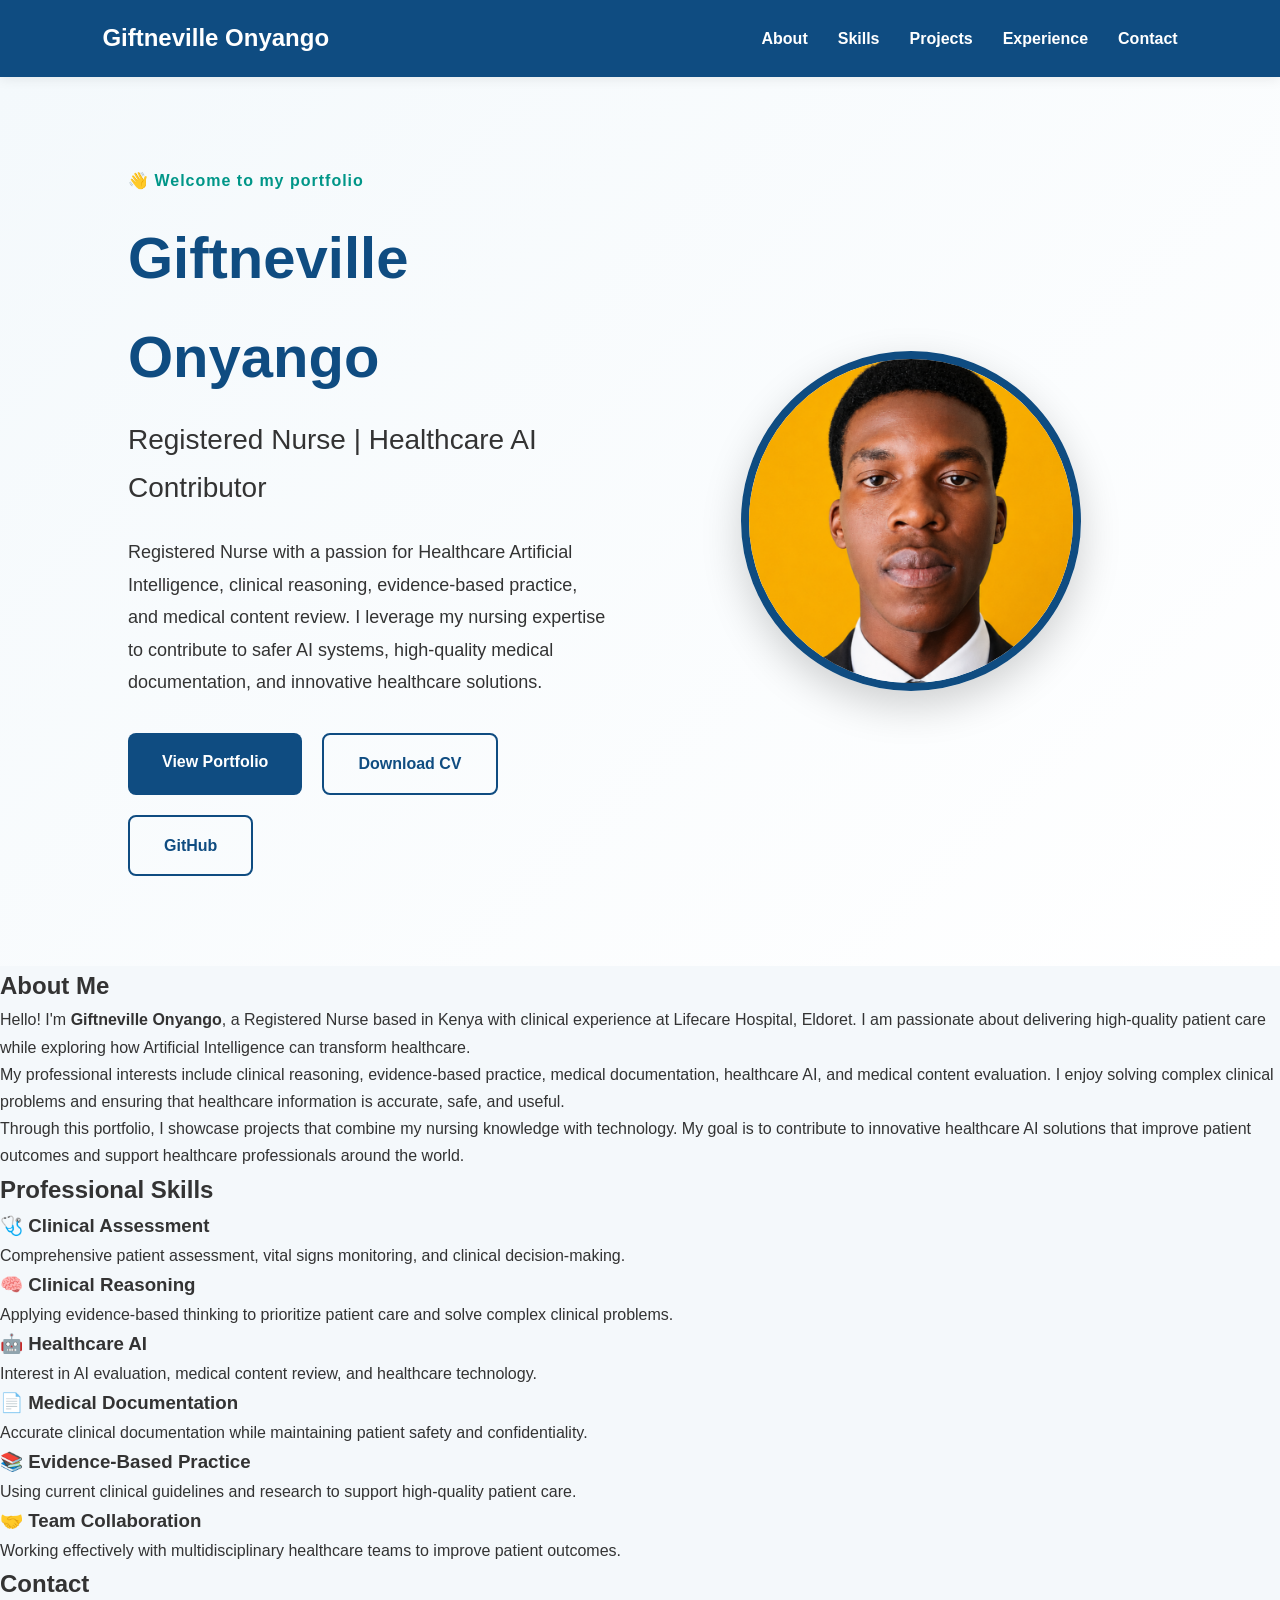
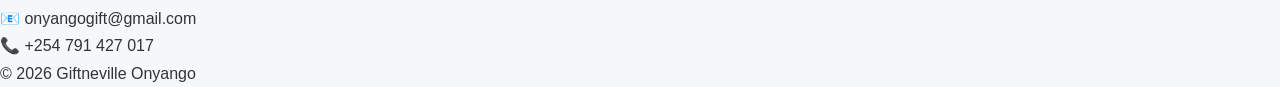
==== index.html @ a4343637 "Update index.html" ====
<!DOCTYPE html>
<html lang="en">
<head>
<meta charset="UTF-8">
<meta name="viewport" content="width=device-width, initial-scale=1.0">
<title>Giftneville Onyango | Registered Nurse</title>


<link rel="stylesheet" href="style.css">
</head>

<body>

<nav>

<div class="logo">
    Giftneville Onyango
</div>

<ul class="nav-links">

<li><a href="#about">About</a></li>

<li><a href="#skills">Skills</a></li>

<li><a href="#projects">Projects</a></li>

<li><a href="#experience">Experience</a></li>

<li><a href="#contact">Contact</a></li>

</ul>

</nav>

<section class="hero">

    <div class="hero-text">

        <p class="welcome">👋 Welcome to my portfolio</p>

        <h1>Giftneville Onyango</h1>

        <h2>Registered Nurse | Healthcare AI Contributor</h2>

        <p class="hero-description">
            Registered Nurse with a passion for Healthcare Artificial Intelligence,
            clinical reasoning, evidence-based practice, and medical content review.
            I leverage my nursing expertise to contribute to safer AI systems,
            high-quality medical documentation, and innovative healthcare solutions.
        </p>

        <div class="hero-buttons">

            <a href="#projects" class="btn-primary">
                View Portfolio
            </a>

            <a href="files/Giftneville_Onyango_CV.pdf" class="btn-secondary">
                Download CV
            </a>

            <a href="https://github.com/Giftneville-rn" target="_blank" class="btn-secondary">
                GitHub
            </a>

        </div>

    </div>

    <div class="hero-image">

        <img src="images/ps3.png" alt="Giftneville Onyango">

    </div>

</section>
<section id="about">

    <h2>About Me</h2>

    <p>
        Hello! I'm <strong>Giftneville Onyango</strong>, a Registered Nurse based in
        Kenya with clinical experience at Lifecare Hospital, Eldoret. I am
        passionate about delivering high-quality patient care while exploring
        how Artificial Intelligence can transform healthcare.
    </p>

    <p>
        My professional interests include clinical reasoning, evidence-based
        practice, medical documentation, healthcare AI, and medical content
        evaluation. I enjoy solving complex clinical problems and ensuring that
        healthcare information is accurate, safe, and useful.
    </p>

    <p>
        Through this portfolio, I showcase projects that combine my nursing
        knowledge with technology. My goal is to contribute to innovative
        healthcare AI solutions that improve patient outcomes and support
        healthcare professionals around the world.
    </p>

</section>

<section id="skills">

    <h2>Professional Skills</h2>

    <div class="skills-container">

        <div class="skill-card">
            <h3>🩺 Clinical Assessment</h3>
            <p>Comprehensive patient assessment, vital signs monitoring, and clinical decision-making.</p>
        </div>

        <div class="skill-card">
            <h3>🧠 Clinical Reasoning</h3>
            <p>Applying evidence-based thinking to prioritize patient care and solve complex clinical problems.</p>
        </div>

        <div class="skill-card">
            <h3>🤖 Healthcare AI</h3>
            <p>Interest in AI evaluation, medical content review, and healthcare technology.</p>
        </div>

        <div class="skill-card">
            <h3>📄 Medical Documentation</h3>
            <p>Accurate clinical documentation while maintaining patient safety and confidentiality.</p>
        </div>

        <div class="skill-card">
            <h3>📚 Evidence-Based Practice</h3>
            <p>Using current clinical guidelines and research to support high-quality patient care.</p>
        </div>

        <div class="skill-card">
            <h3>🤝 Team Collaboration</h3>
            <p>Working effectively with multidisciplinary healthcare teams to improve patient outcomes.</p>
        </div>

    </div>

</section>

<section id="contact">

<h2>Contact</h2>

<p>

📧 onyangogift@gmail.com

</p>

<p>

📞 +254 791 427 017

</p>

</section>

<footer>

© 2026 Giftneville Onyango

</footer>
<script src="script.js"></script>
</body>

</html>
---- style.css ----
/* ========= RESET ========= */

*{
    margin:0;
    padding:0;
    box-sizing:border-box;
    font-family:'Segoe UI',sans-serif;
}

html{
    scroll-behavior:smooth;
}

body{
    background:#f4f8fb;
    color:#333;
    line-height:1.7;
}

/* ========= NAVIGATION ========= */

nav{
    position:sticky;
    top:0;
    display:flex;
    justify-content:space-between;
    align-items:center;
    padding:18px 8%;
    background:#0f4c81;
    box-shadow:0 2px 12px rgba(0,0,0,.08);
    z-index:1000;
}

.logo{
    color:white;
    font-size:24px;
    font-weight:700;
}

.nav-links{
    display:flex;
    list-style:none;
    gap:30px;
}

.nav-links a{
    color:white;
    text-decoration:none;
    font-weight:600;
    transition:.3s;
}

.nav-links a:hover{
    color:#6bd6d6;
}
/* ===== HERO SECTION ===== */

.hero{
display:flex;
align-items:center;
justify-content:space-between;
padding:90px 10%;
gap:60px;
background:linear-gradient(135deg,#f4f9fc,#ffffff);
flex-wrap:wrap;
}

.hero-text{
flex:1;
min-width:320px;
}

.hero-image{
flex:1;
display:flex;
justify-content:center;
}

.hero img{
width:340px;
height:340px;
object-fit:cover;
border-radius:50%;
border:8px solid #0f4c81;
box-shadow:0 15px 40px rgba(0,0,0,.18);
}

.welcome{
color:#009688;
font-weight:700;
letter-spacing:1px;
margin-bottom:15px;
}

.hero h1{
font-size:58px;
color:#0f4c81;
margin-bottom:10px;
}

.hero h2{
font-size:28px;
font-weight:500;
margin-bottom:25px;
}

.hero-description{
font-size:18px;
line-height:1.8;
max-width:650px;
margin-bottom:35px;
}

.hero-buttons{
display:flex;
gap:20px;
flex-wrap:wrap;
}

.btn-primary,
.btn-secondary{

padding:15px 34px;
border-radius:8px;
text-decoration:none;
font-weight:600;
transition:.3s;
}

.btn-primary{

background:#0f4c81;
color:white;

}

.btn-primary:hover{

transform:translateY(-3px);

}

.btn-secondary{

border:2px solid #0f4c81;
color:#0f4c81;

}

.btn-secondary:hover{

background:#0f4c81;
color:white;

}
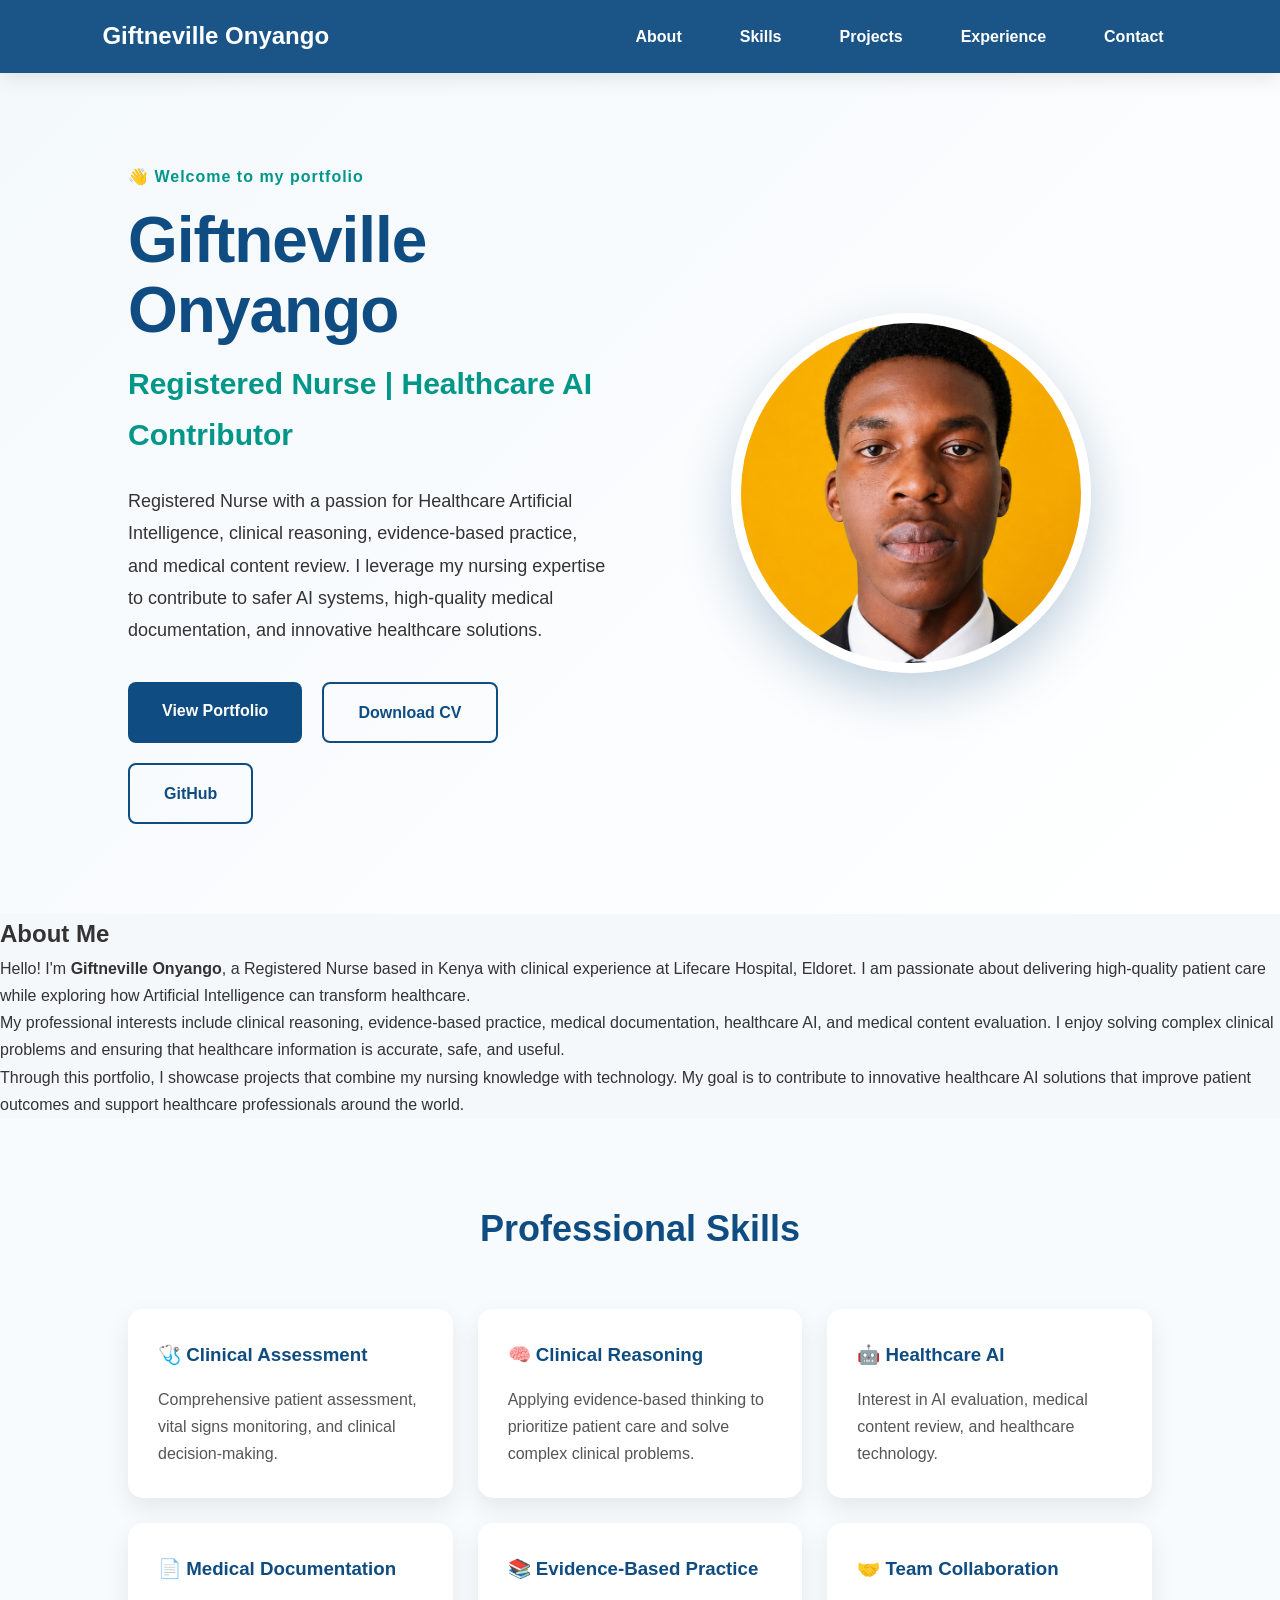
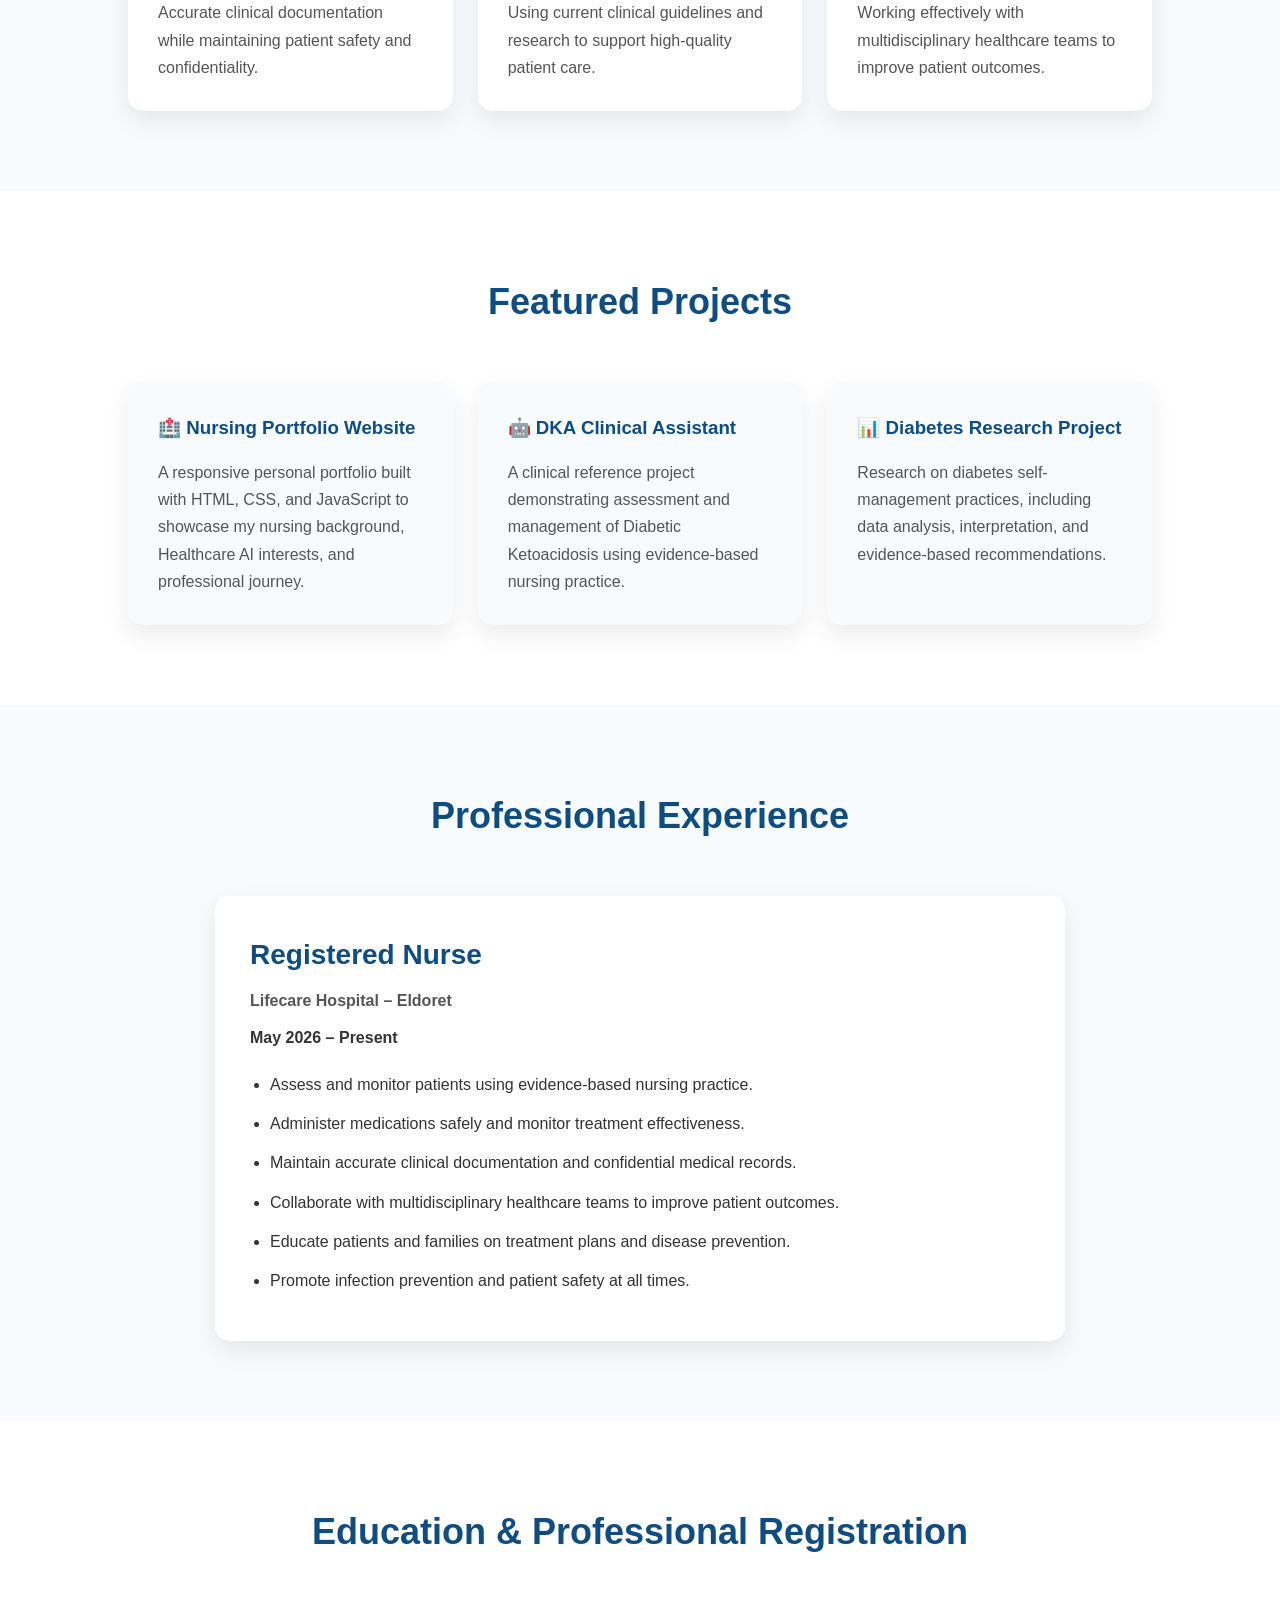
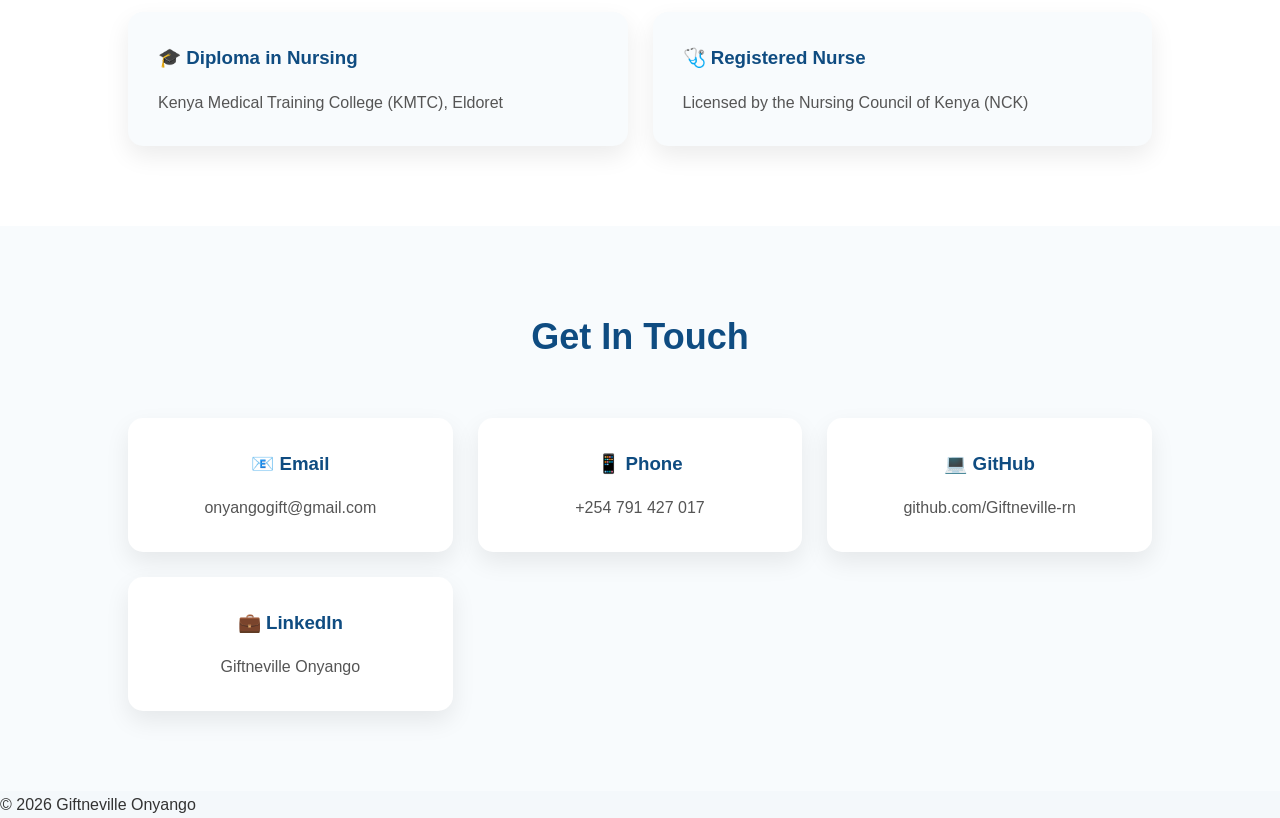
==== commit b317d62b: "Portfolio Version 2 - Professional redesign" ====
--- a/index.html
+++ b/index.html
@@ -141,22 +141,119 @@
     </div>
 
 </section>
-
+<section id="projects">
+
+    <h2>Featured Projects</h2>
+
+    <div class="projects-container">
+
+        <div class="project-card">
+            <h3>🏥 Nursing Portfolio Website</h3>
+            <p>
+                A responsive personal portfolio built with HTML, CSS, and JavaScript
+                to showcase my nursing background, Healthcare AI interests, and professional journey.
+            </p>
+        </div>
+
+        <div class="project-card">
+            <h3>🤖 DKA Clinical Assistant</h3>
+            <p>
+                A clinical reference project demonstrating assessment and management
+                of Diabetic Ketoacidosis using evidence-based nursing practice.
+            </p>
+        </div>
+
+        <div class="project-card">
+            <h3>📊 Diabetes Research Project</h3>
+            <p>
+                Research on diabetes self-management practices, including data analysis,
+                interpretation, and evidence-based recommendations.
+            </p>
+        </div>
+
+    </div>
+
+</section>
+<section id="experience">
+
+    <h2>Professional Experience</h2>
+
+    <div class="experience-card">
+
+        <h3>Registered Nurse</h3>
+
+        <h4>Lifecare Hospital – Eldoret</h4>
+
+        <p><strong>May 2026 – Present</strong></p>
+
+        <ul>
+            <li>Assess and monitor patients using evidence-based nursing practice.</li>
+            <li>Administer medications safely and monitor treatment effectiveness.</li>
+            <li>Maintain accurate clinical documentation and confidential medical records.</li>
+            <li>Collaborate with multidisciplinary healthcare teams to improve patient outcomes.</li>
+            <li>Educate patients and families on treatment plans and disease prevention.</li>
+            <li>Promote infection prevention and patient safety at all times.</li>
+        </ul>
+
+    </div>
+
+</section>
+<section id="education">
+
+    <h2>Education & Professional Registration</h2>
+
+    <div class="education-container">
+
+        <div class="education-card">
+
+            <h3>🎓 Diploma in Nursing</h3>
+
+            <p>
+                Kenya Medical Training College (KMTC), Eldoret
+            </p>
+
+        </div>
+
+        <div class="education-card">
+
+            <h3>🩺 Registered Nurse</h3>
+
+            <p>
+                Licensed by the Nursing Council of Kenya (NCK)
+            </p>
+
+        </div>
+
+    </div>
+
+</section>
 <section id="contact">
 
-<h2>Contact</h2>
-
-<p>
-
-📧 onyangogift@gmail.com
-
-</p>
-
-<p>
-
-📞 +254 791 427 017
-
-</p>
+    <h2>Get In Touch</h2>
+
+    <div class="contact-container">
+
+        <div class="contact-card">
+            <h3>📧 Email</h3>
+            <p>onyangogift@gmail.com</p>
+        </div>
+
+        <div class="contact-card">
+            <h3>📱 Phone</h3>
+            <p>+254 791 427 017</p>
+        </div>
+
+        <div class="contact-card">
+            <h3>💻 GitHub</h3>
+            <p>github.com/Giftneville-rn</p>
+        </div>
+
+        <div class="contact-card">
+            <h3>💼 LinkedIn</h3>
+            <p>Giftneville Onyango</p>
+        </div>
+
+    </div>
 
 </section>
 
--- a/style.css
+++ b/style.css
@@ -25,10 +25,12 @@
     display:flex;
     justify-content:space-between;
     align-items:center;
-    padding:18px 8%;
-    background:#0f4c81;
-    box-shadow:0 2px 12px rgba(0,0,0,.08);
+    padding:16px 8%;
+    background:rgba(15,76,129,0.95);
+    backdrop-filter:blur(12px);
+    box-shadow:0 4px 20px rgba(0,0,0,.10);
     z-index:1000;
+    transition:all .3s ease;
 }
 
 .logo{
@@ -47,11 +49,14 @@
     color:white;
     text-decoration:none;
     font-weight:600;
-    transition:.3s;
+    padding:8px 14px;
+    border-radius:8px;
+    transition:all .3s ease;
 }
 
 .nav-links a:hover{
-    color:#6bd6d6;
+    background:rgba(255,255,255,.15);
+    color:white;
 }
 /* ===== HERO SECTION ===== */
 
@@ -77,14 +82,17 @@
 }
 
 .hero img{
-width:340px;
-height:340px;
-object-fit:cover;
-border-radius:50%;
-border:8px solid #0f4c81;
-box-shadow:0 15px 40px rgba(0,0,0,.18);
-}
-
+    width:360px;
+    height:360px;
+    object-fit:cover;
+    border-radius:50%;
+    border:10px solid white;
+    box-shadow:0 20px 50px rgba(15,76,129,.25);
+    transition:transform .4s ease;
+}
+.hero img:hover{
+    transform:scale(1.05);
+}
 .welcome{
 color:#009688;
 font-weight:700;
@@ -93,15 +101,18 @@
 }
 
 .hero h1{
-font-size:58px;
-color:#0f4c81;
-margin-bottom:10px;
+    font-size:64px;
+    color:#0f4c81;
+    margin-bottom:12px;
+    line-height:1.1;
+    letter-spacing:-1px;
 }
 
 .hero h2{
-font-size:28px;
-font-weight:500;
-margin-bottom:25px;
+    font-size:30px;
+    font-weight:600;
+    color:#009688;
+    margin-bottom:25px;
 }
 
 .hero-description{
@@ -153,3 +164,231 @@
 color:white;
 
 }
+/* ===== SKILLS SECTION ===== */
+
+#skills{
+padding:80px 10%;
+background:#f8fbfd;
+}
+
+#skills h2{
+text-align:center;
+font-size:36px;
+margin-bottom:50px;
+color:#0f4c81;
+}
+
+.skills-container{
+display:grid;
+grid-template-columns:repeat(auto-fit,minmax(280px,1fr));
+gap:25px;
+}
+
+.skill-card{
+background:white;
+padding:30px;
+border-radius:15px;
+box-shadow:0 10px 25px rgba(0,0,0,.08);
+transition:.3s;
+}
+
+.skill-card:hover{
+transform:translateY(-8px);
+box-shadow:0 15px 35px rgba(0,0,0,.15);
+}
+
+.skill-card h3{
+margin-bottom:15px;
+color:#0f4c81;
+}
+
+.skill-card p{
+line-height:1.7;
+color:#555;
+}
+/* ===== PROJECTS SECTION ===== */
+
+#projects{
+    padding:80px 10%;
+    background:white;
+}
+
+#projects h2{
+    text-align:center;
+    font-size:36px;
+    margin-bottom:50px;
+    color:#0f4c81;
+}
+
+.projects-container{
+    display:grid;
+    grid-template-columns:repeat(auto-fit,minmax(300px,1fr));
+    gap:25px;
+}
+
+.project-card{
+    background:#f8fbfd;
+    padding:30px;
+    border-radius:15px;
+    box-shadow:0 10px 25px rgba(0,0,0,.08);
+    transition:.3s;
+}
+
+.project-card:hover{
+    transform:translateY(-8px);
+    box-shadow:0 15px 35px rgba(0,0,0,.15);
+}
+
+.project-card h3{
+    color:#0f4c81;
+    margin-bottom:15px;
+}
+
+.project-card p{
+    color:#555;
+    line-height:1.7;
+}
+/* ===== EXPERIENCE SECTION ===== */
+
+#experience{
+    padding:80px 10%;
+    background:#f8fbfd;
+}
+
+#experience h2{
+    text-align:center;
+    font-size:36px;
+    margin-bottom:50px;
+    color:#0f4c81;
+}
+
+.experience-card{
+    max-width:850px;
+    margin:auto;
+    background:white;
+    padding:35px;
+    border-radius:15px;
+    box-shadow:0 10px 25px rgba(0,0,0,.08);
+}
+
+.experience-card h3{
+    color:#0f4c81;
+    font-size:28px;
+    margin-bottom:8px;
+}
+
+.experience-card h4{
+    color:#555;
+    margin-bottom:10px;
+}
+
+.experience-card p{
+    font-weight:bold;
+    margin-bottom:20px;
+}
+
+.experience-card ul{
+    padding-left:20px;
+}
+
+.experience-card li{
+    margin-bottom:12px;
+    line-height:1.7;
+}
+/* ===== EDUCATION SECTION ===== */
+
+#education{
+    padding:80px 10%;
+    background:white;
+}
+
+#education h2{
+    text-align:center;
+    font-size:36px;
+    margin-bottom:50px;
+    color:#0f4c81;
+}
+
+.education-container{
+    display:grid;
+    grid-template-columns:repeat(auto-fit,minmax(300px,1fr));
+    gap:25px;
+}
+
+.education-card{
+    background:#f8fbfd;
+    padding:30px;
+    border-radius:15px;
+    box-shadow:0 10px 25px rgba(0,0,0,.08);
+    transition:.3s;
+}
+
+.education-card:hover{
+    transform:translateY(-8px);
+    box-shadow:0 15px 35px rgba(0,0,0,.15);
+}
+
+.education-card h3{
+    color:#0f4c81;
+    margin-bottom:15px;
+}
+
+.education-card p{
+    color:#555;
+    line-height:1.7;
+}
+/* ===== CONTACT SECTION ===== */
+
+#contact{
+    padding:80px 10%;
+    background:#f8fbfd;
+}
+
+#contact h2{
+    text-align:center;
+    font-size:36px;
+    margin-bottom:50px;
+    color:#0f4c81;
+}
+
+.contact-container{
+    display:grid;
+    grid-template-columns:repeat(auto-fit,minmax(250px,1fr));
+    gap:25px;
+}
+
+.contact-card{
+    background:white;
+    padding:30px;
+    border-radius:15px;
+    box-shadow:0 10px 25px rgba(0,0,0,.08);
+    text-align:center;
+    transition:.3s;
+}
+
+.contact-card:hover{
+    transform:translateY(-8px);
+    box-shadow:0 15px 35px rgba(0,0,0,.15);
+}
+
+.contact-card h3{
+    color:#0f4c81;
+    margin-bottom:15px;
+}
+
+.contact-card p{
+    color:#555;
+    line-height:1.7;
+}
+/* ===== SCROLL ANIMATIONS ===== */
+
+.hidden{
+    opacity:0;
+    transform:translateY(50px);
+    transition:all .8s ease;
+}
+
+.show{
+    opacity:1;
+    transform:translateY(0);
+}
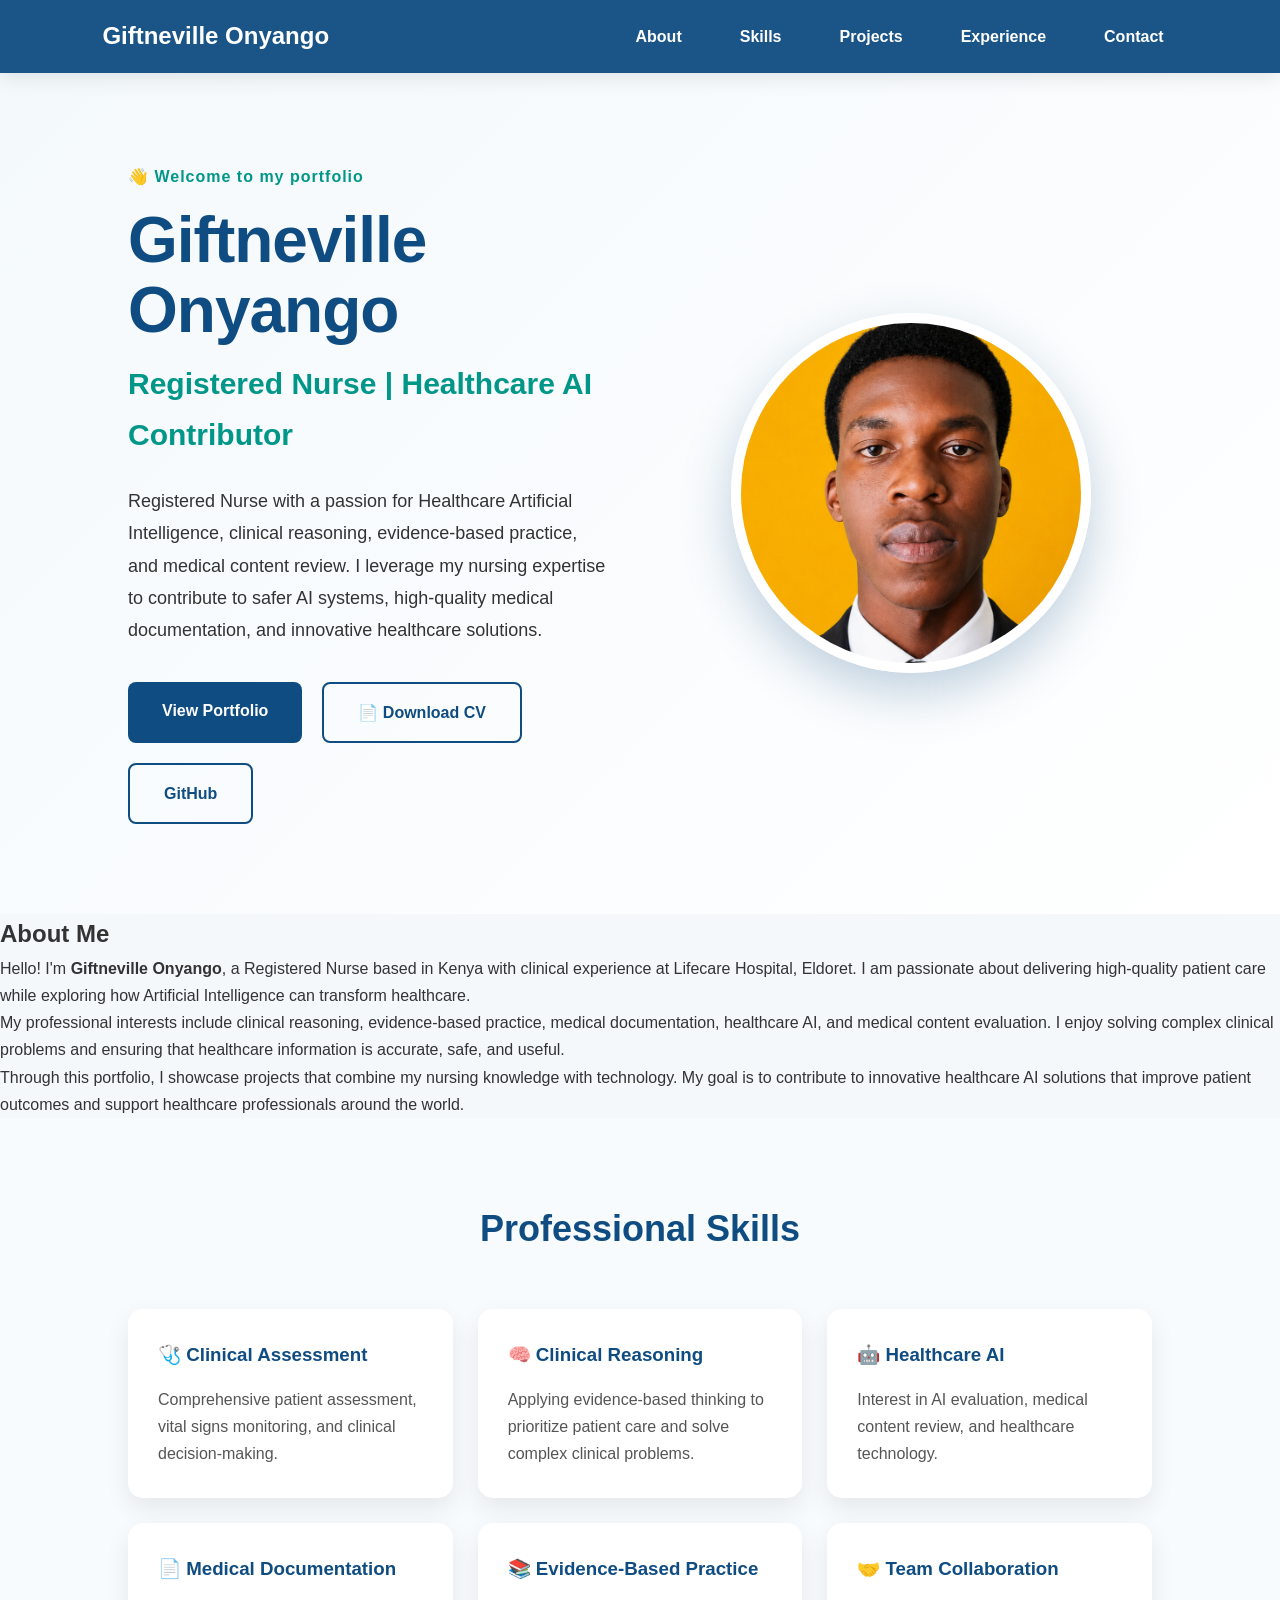
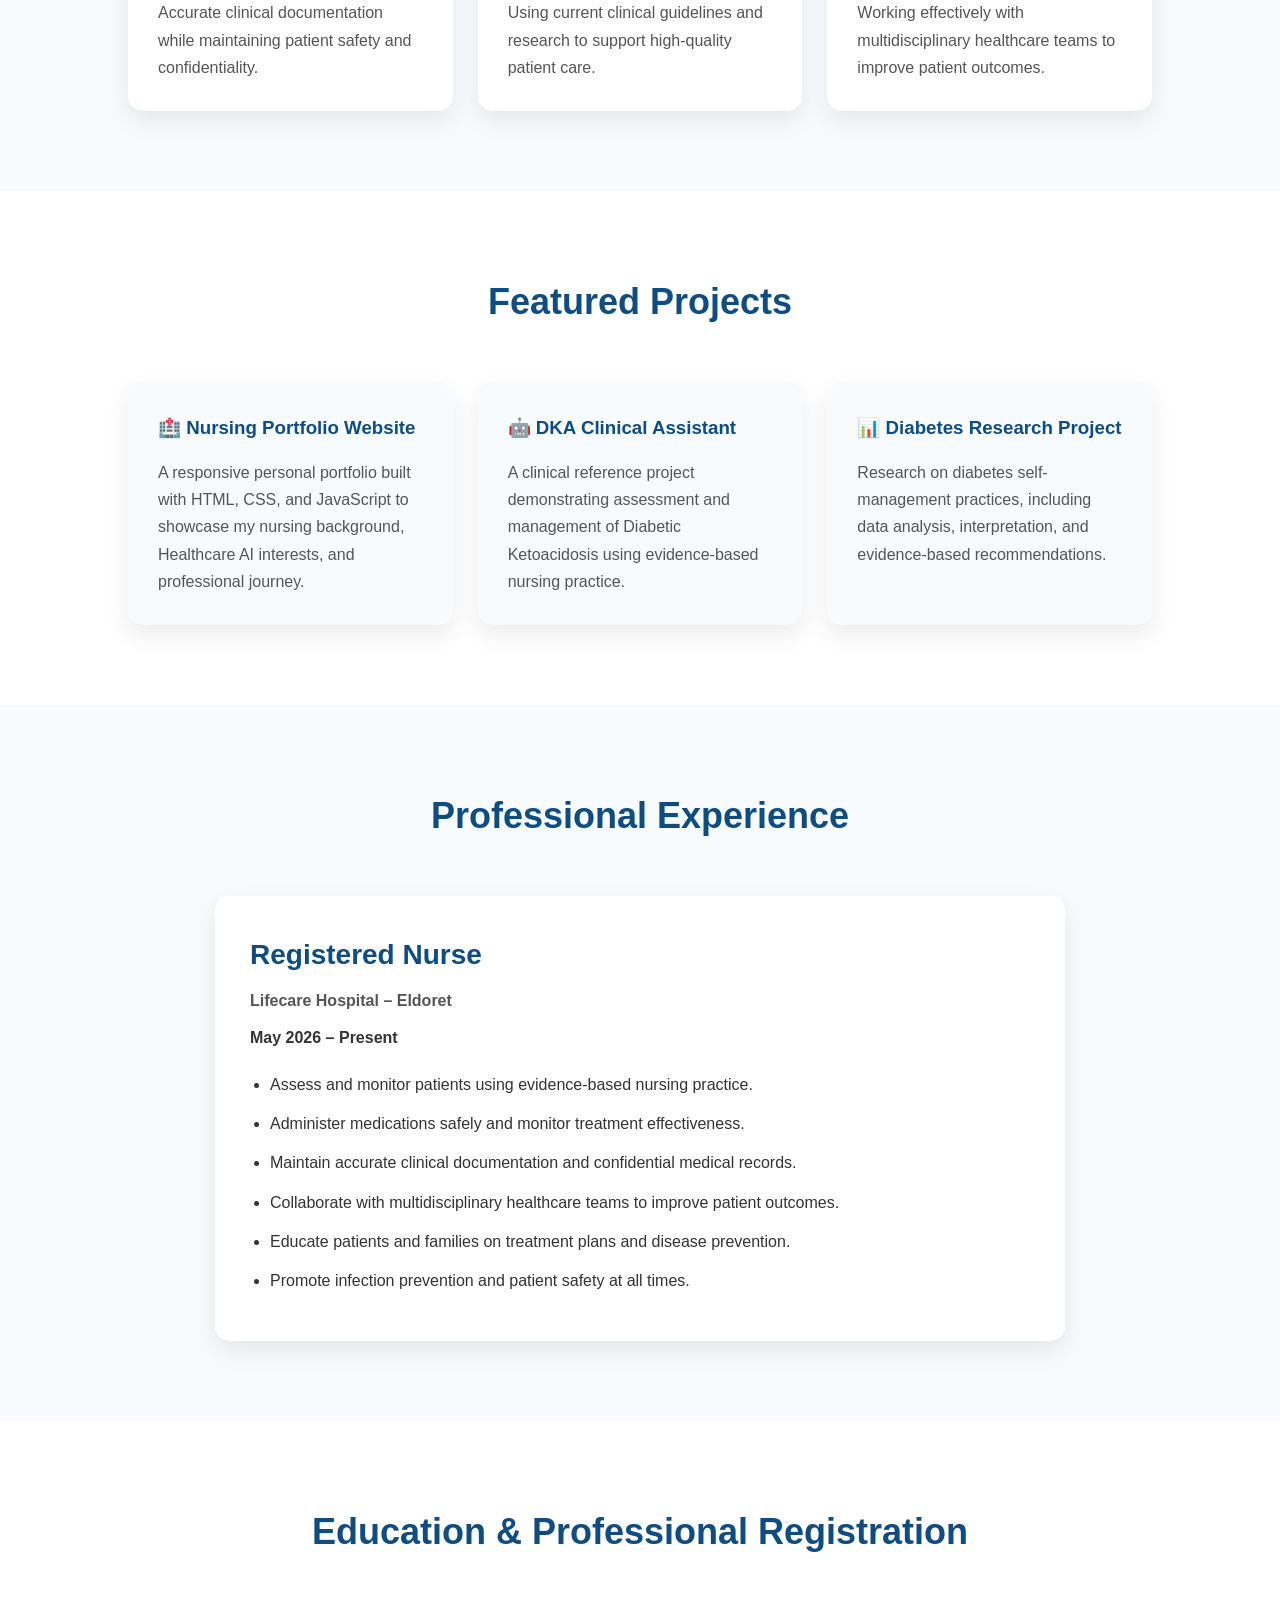
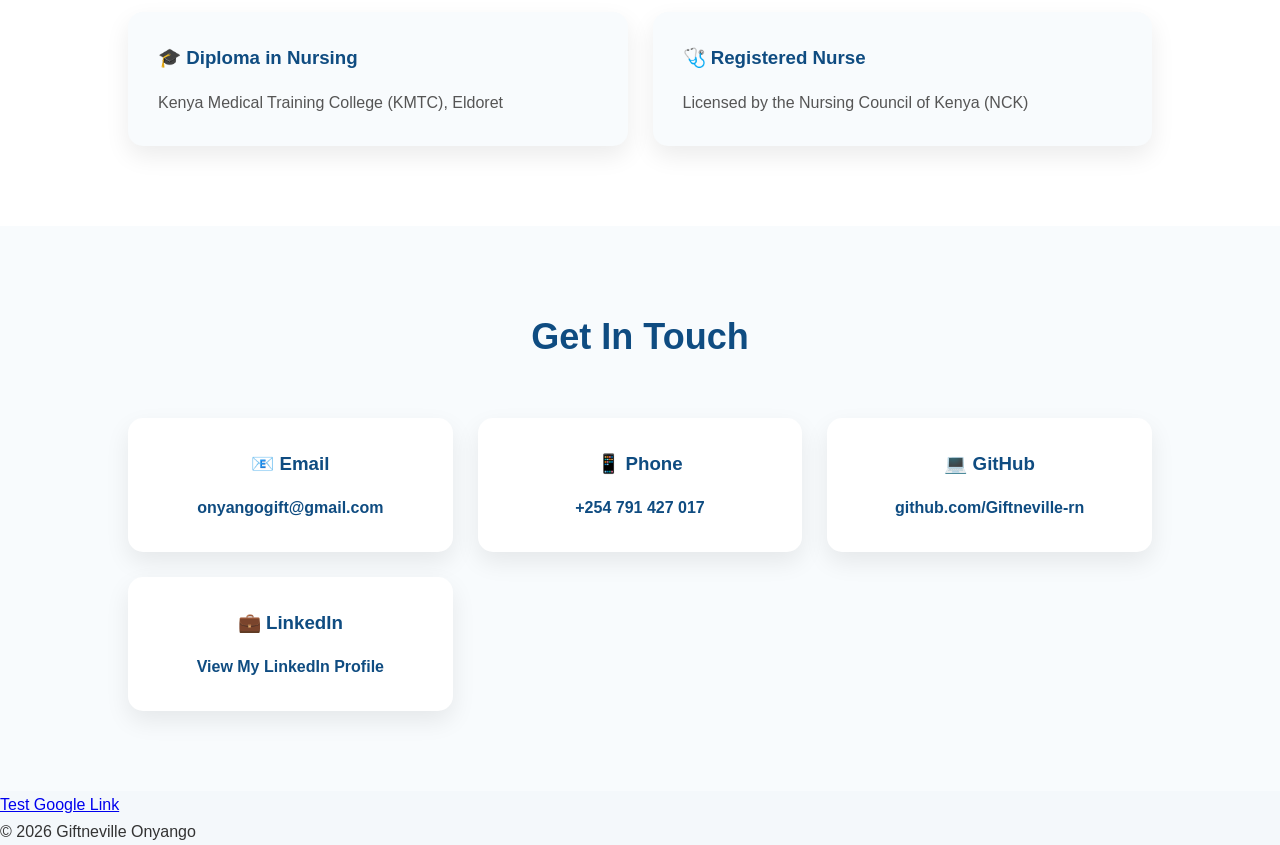
==== commit 47fa291a: "Portfolio Version 2 - Professional redesign with interactive links" ====
--- a/index.html
+++ b/index.html
@@ -56,9 +56,11 @@
                 View Portfolio
             </a>
 
-            <a href="files/Giftneville_Onyango_CV.pdf" class="btn-secondary">
-                Download CV
-            </a>
+            <a href="files/Giftneville_Onyango_CV.pdf"
+   class="btn-secondary"
+   download>
+    📄 Download CV
+</a>
 
             <a href="https://github.com/Giftneville-rn" target="_blank" class="btn-secondary">
                 GitHub
@@ -235,28 +237,48 @@
 
         <div class="contact-card">
             <h3>📧 Email</h3>
-            <p>onyangogift@gmail.com</p>
+            <p>
+    <a href="mailto:onyangogift@gmail.com">
+        onyangogift@gmail.com
+    </a>
+</p>
         </div>
 
         <div class="contact-card">
             <h3>📱 Phone</h3>
-            <p>+254 791 427 017</p>
+            <p>
+    <a href="tel:+254791427017">
+        +254 791 427 017
+    </a>
+</p>
         </div>
 
         <div class="contact-card">
             <h3>💻 GitHub</h3>
-            <p>github.com/Giftneville-rn</p>
-        </div>
-
-        <div class="contact-card">
-            <h3>💼 LinkedIn</h3>
-            <p>Giftneville Onyango</p>
-        </div>
-
-    </div>
-
-</section>
-
+            <p>
+    <a href="https://github.com/Giftneville-rn" target="_blank">
+        github.com/Giftneville-rn
+    </a>
+</p>
+        </div>
+
+       <div class="contact-card">
+    <h3>💼 LinkedIn</h3>
+
+    <p>
+        <a href="https://www.linkedin.com/in/giftneville-onyango-0a129a303"
+           target="_blank">
+            View My LinkedIn Profile
+        </a>
+    </p>
+</div>
+
+</div>
+
+</section>
+<p>
+    <a href="https://www.google.com" target="_blank">Test Google Link</a>
+</p>
 <footer>
 
 © 2026 Giftneville Onyango
--- a/style.css
+++ b/style.css
@@ -391,4 +391,14 @@
 .show{
     opacity:1;
     transform:translateY(0);
+}
+.contact-card a{
+    color:#0f4c81;
+    text-decoration:none;
+    font-weight:600;
+}
+
+.contact-card a:hover{
+    color:#009688;
+    text-decoration:underline;
 }
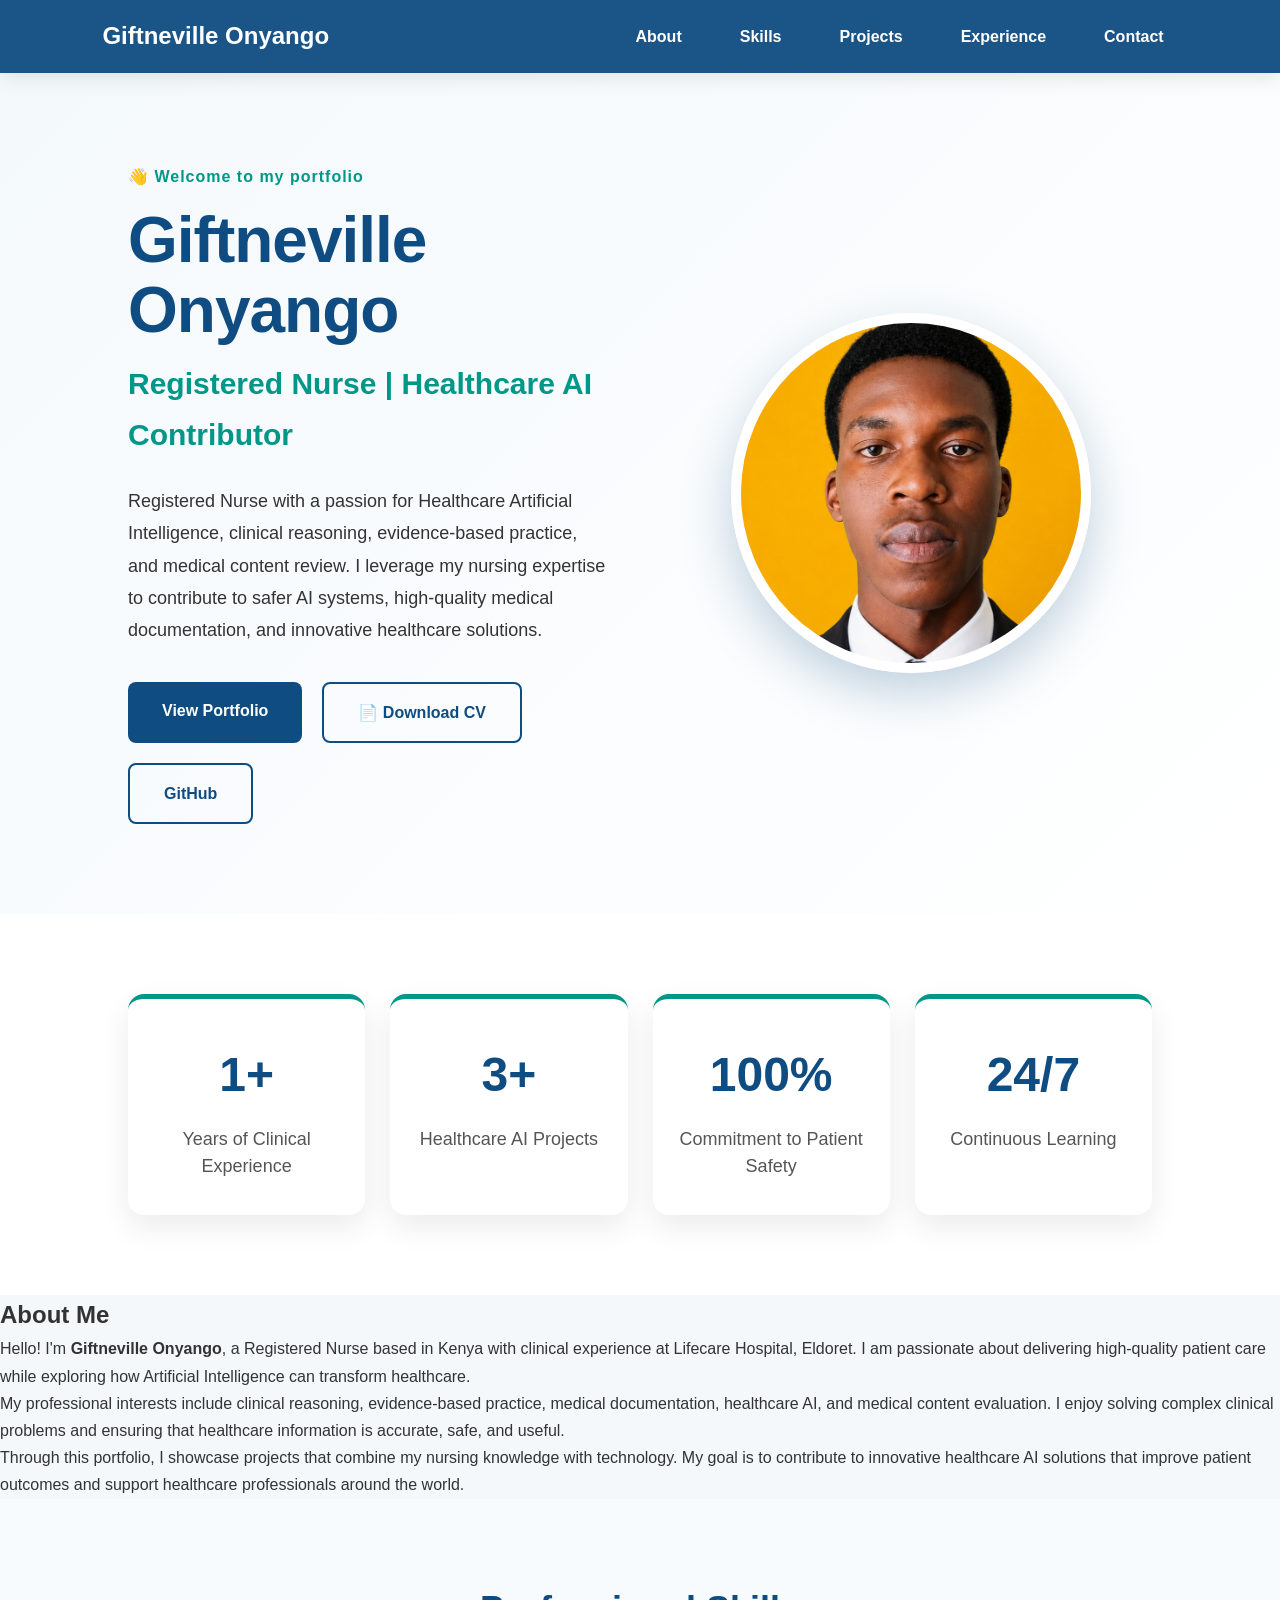
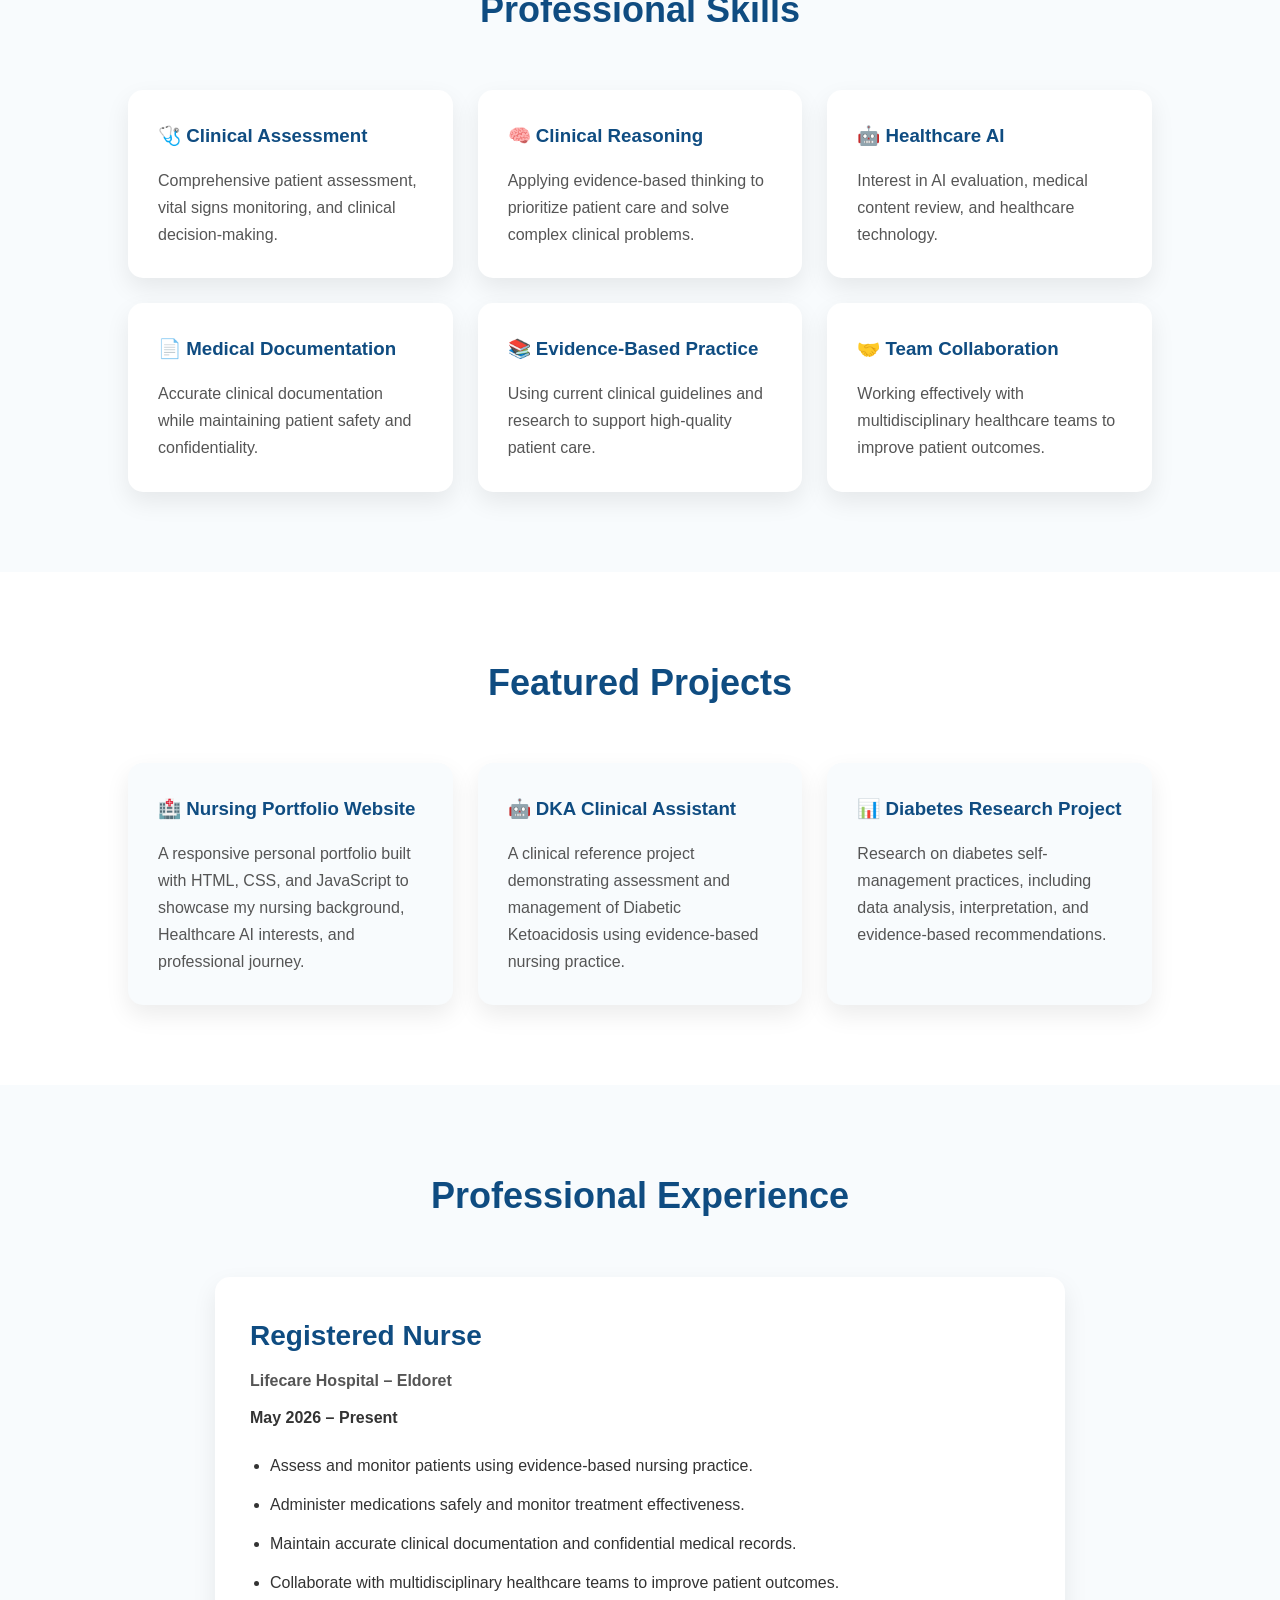
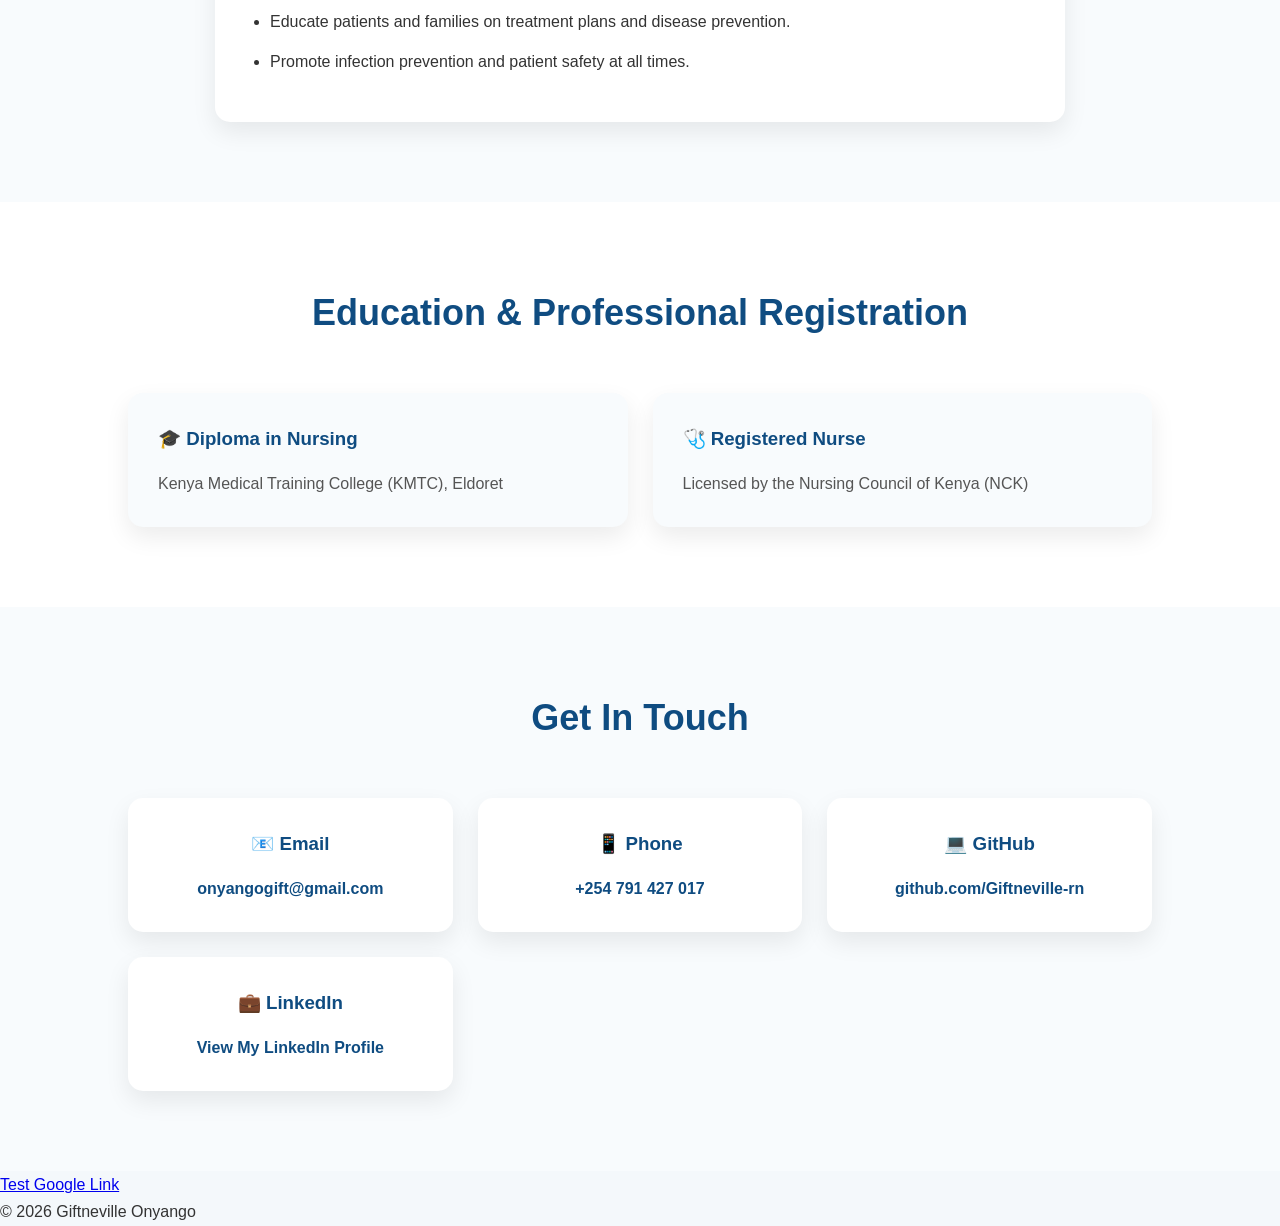
==== commit 369c7e5c: "Added statistics section to portfolio" ====
--- a/index.html
+++ b/index.html
@@ -73,6 +73,33 @@
     <div class="hero-image">
 
         <img src="images/ps3.png" alt="Giftneville Onyango">
+
+    </div>
+
+</section>
+<section id="stats">
+
+    <div class="stats-container">
+
+        <div class="stat-card">
+            <h2>1+</h2>
+            <p>Years of Clinical Experience</p>
+        </div>
+
+        <div class="stat-card">
+            <h2>3+</h2>
+            <p>Healthcare AI Projects</p>
+        </div>
+
+        <div class="stat-card">
+            <h2>100%</h2>
+            <p>Commitment to Patient Safety</p>
+        </div>
+
+        <div class="stat-card">
+            <h2>24/7</h2>
+            <p>Continuous Learning</p>
+        </div>
 
     </div>
 
--- a/style.css
+++ b/style.css
@@ -401,4 +401,47 @@
 .contact-card a:hover{
     color:#009688;
     text-decoration:underline;
+}
+/* ===================================
+   STATISTICS SECTION
+=================================== */
+
+#stats{
+    padding:80px 10%;
+    background:#ffffff;
+}
+
+.stats-container{
+    display:grid;
+    grid-template-columns:repeat(auto-fit,minmax(220px,1fr));
+    gap:25px;
+}
+
+.stat-card{
+    background:#ffffff;
+    padding:35px 25px;
+    text-align:center;
+    border-radius:16px;
+    box-shadow:0 12px 30px rgba(0,0,0,0.08);
+    transition:all 0.3s ease;
+    border-top:5px solid #009688;
+}
+
+.stat-card:hover{
+    transform:translateY(-8px);
+    box-shadow:0 18px 40px rgba(15,76,129,0.15);
+}
+
+.stat-card h2{
+    font-size:48px;
+    color:#0f4c81;
+    margin-bottom:10px;
+    font-weight:700;
+}
+
+.stat-card p{
+    font-size:18px;
+    color:#555;
+    font-weight:500;
+    line-height:1.5;
 }
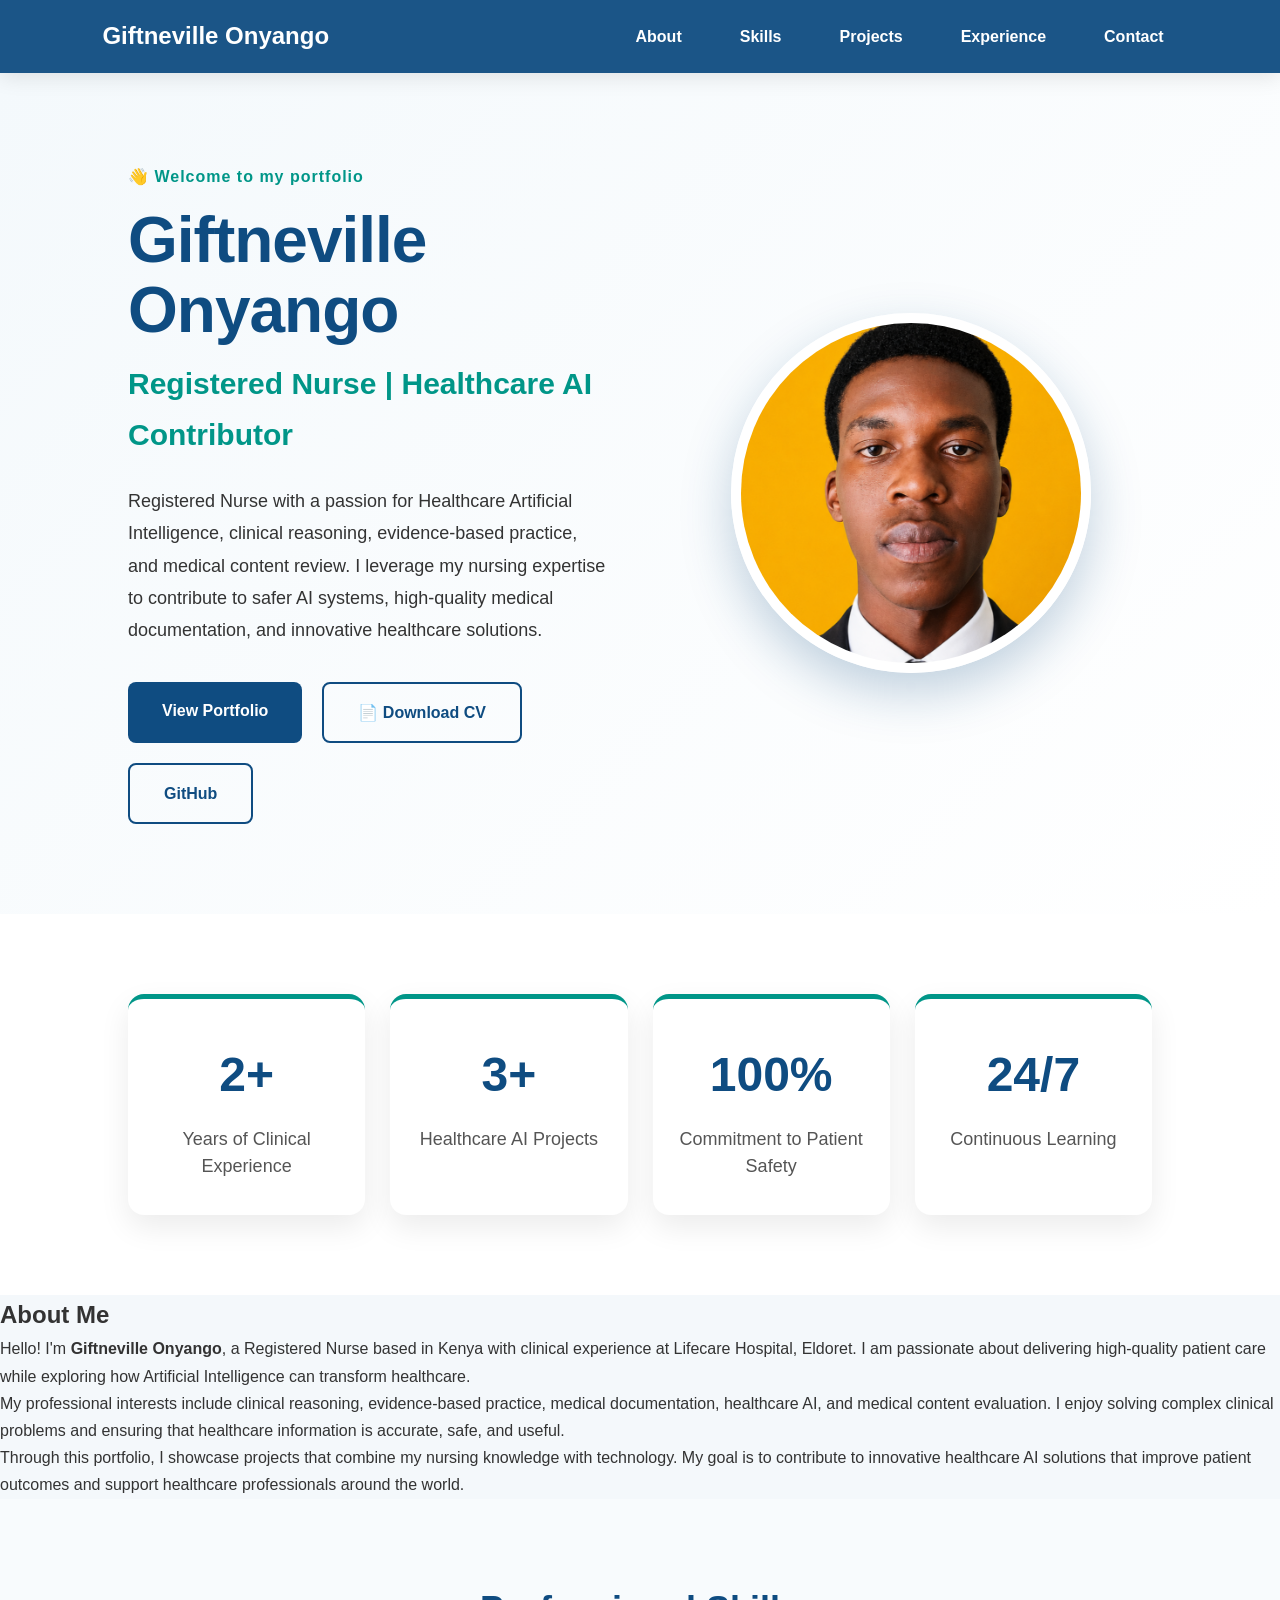
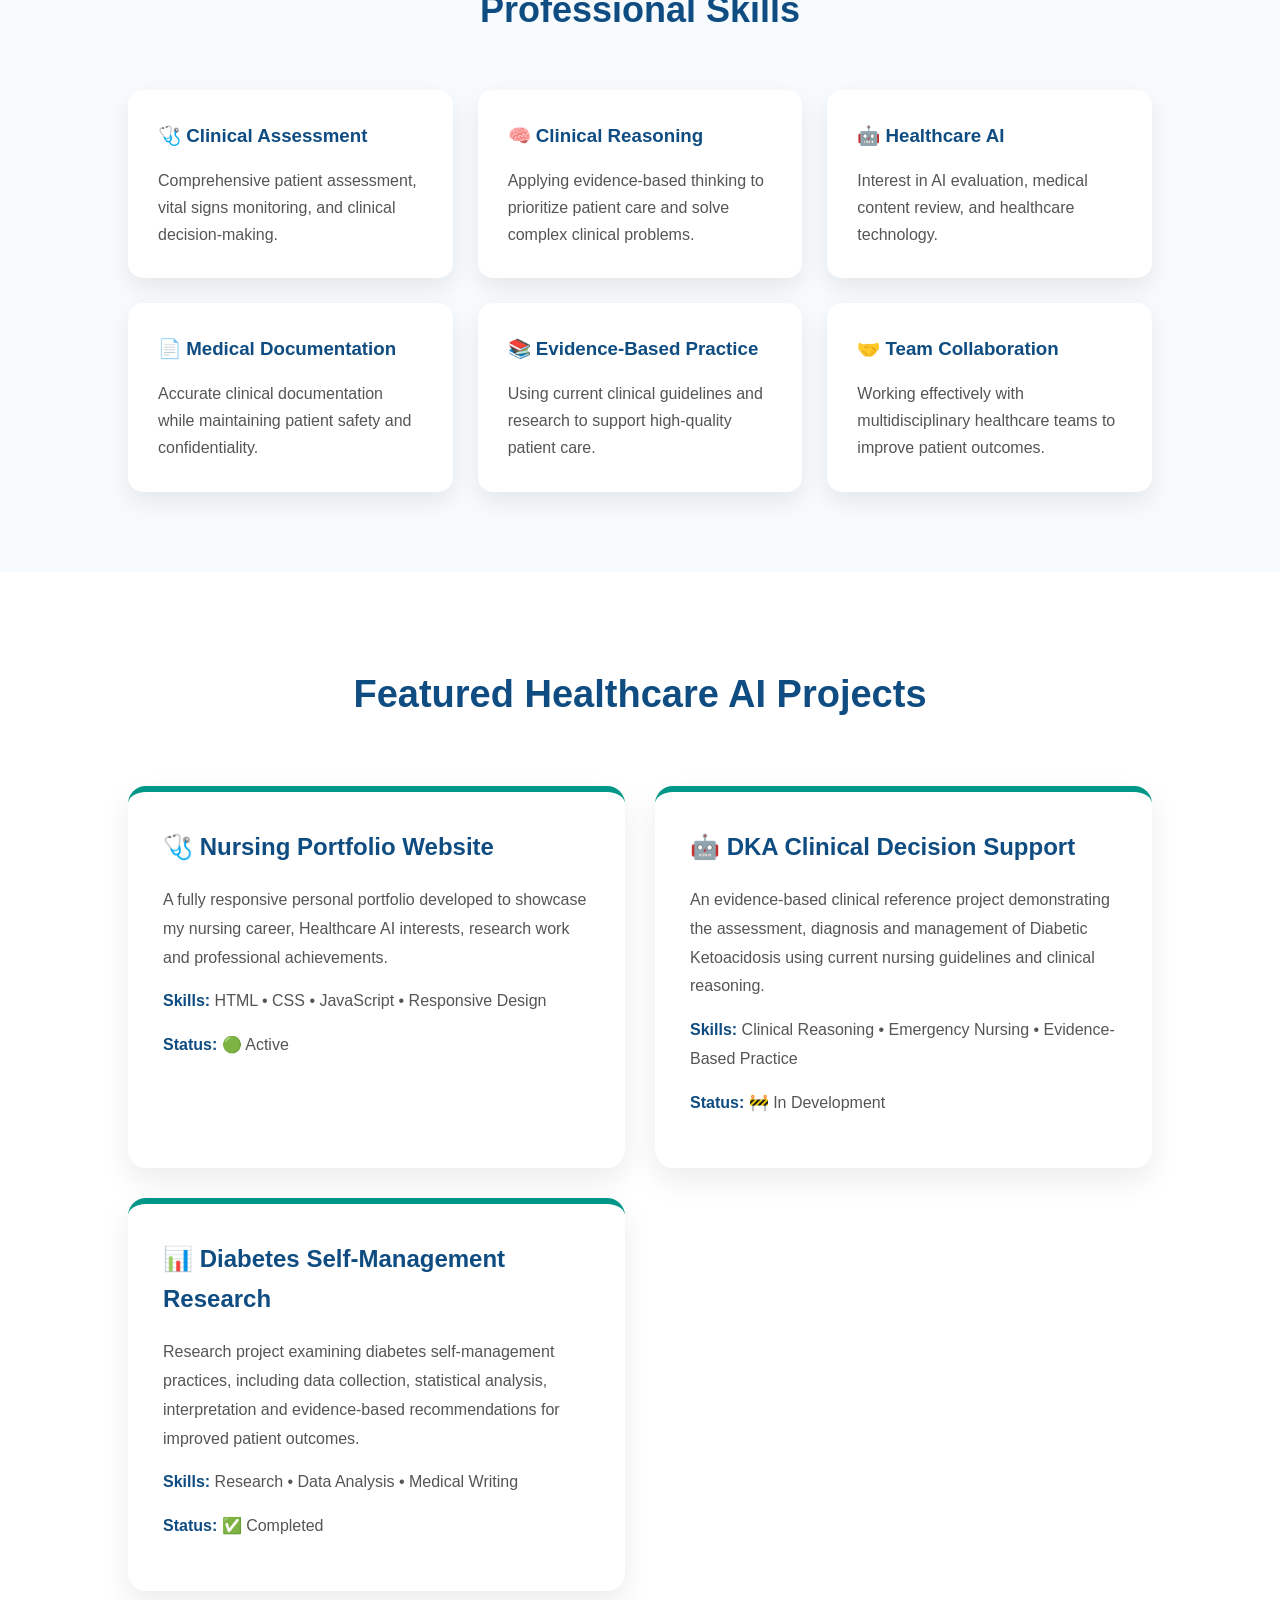
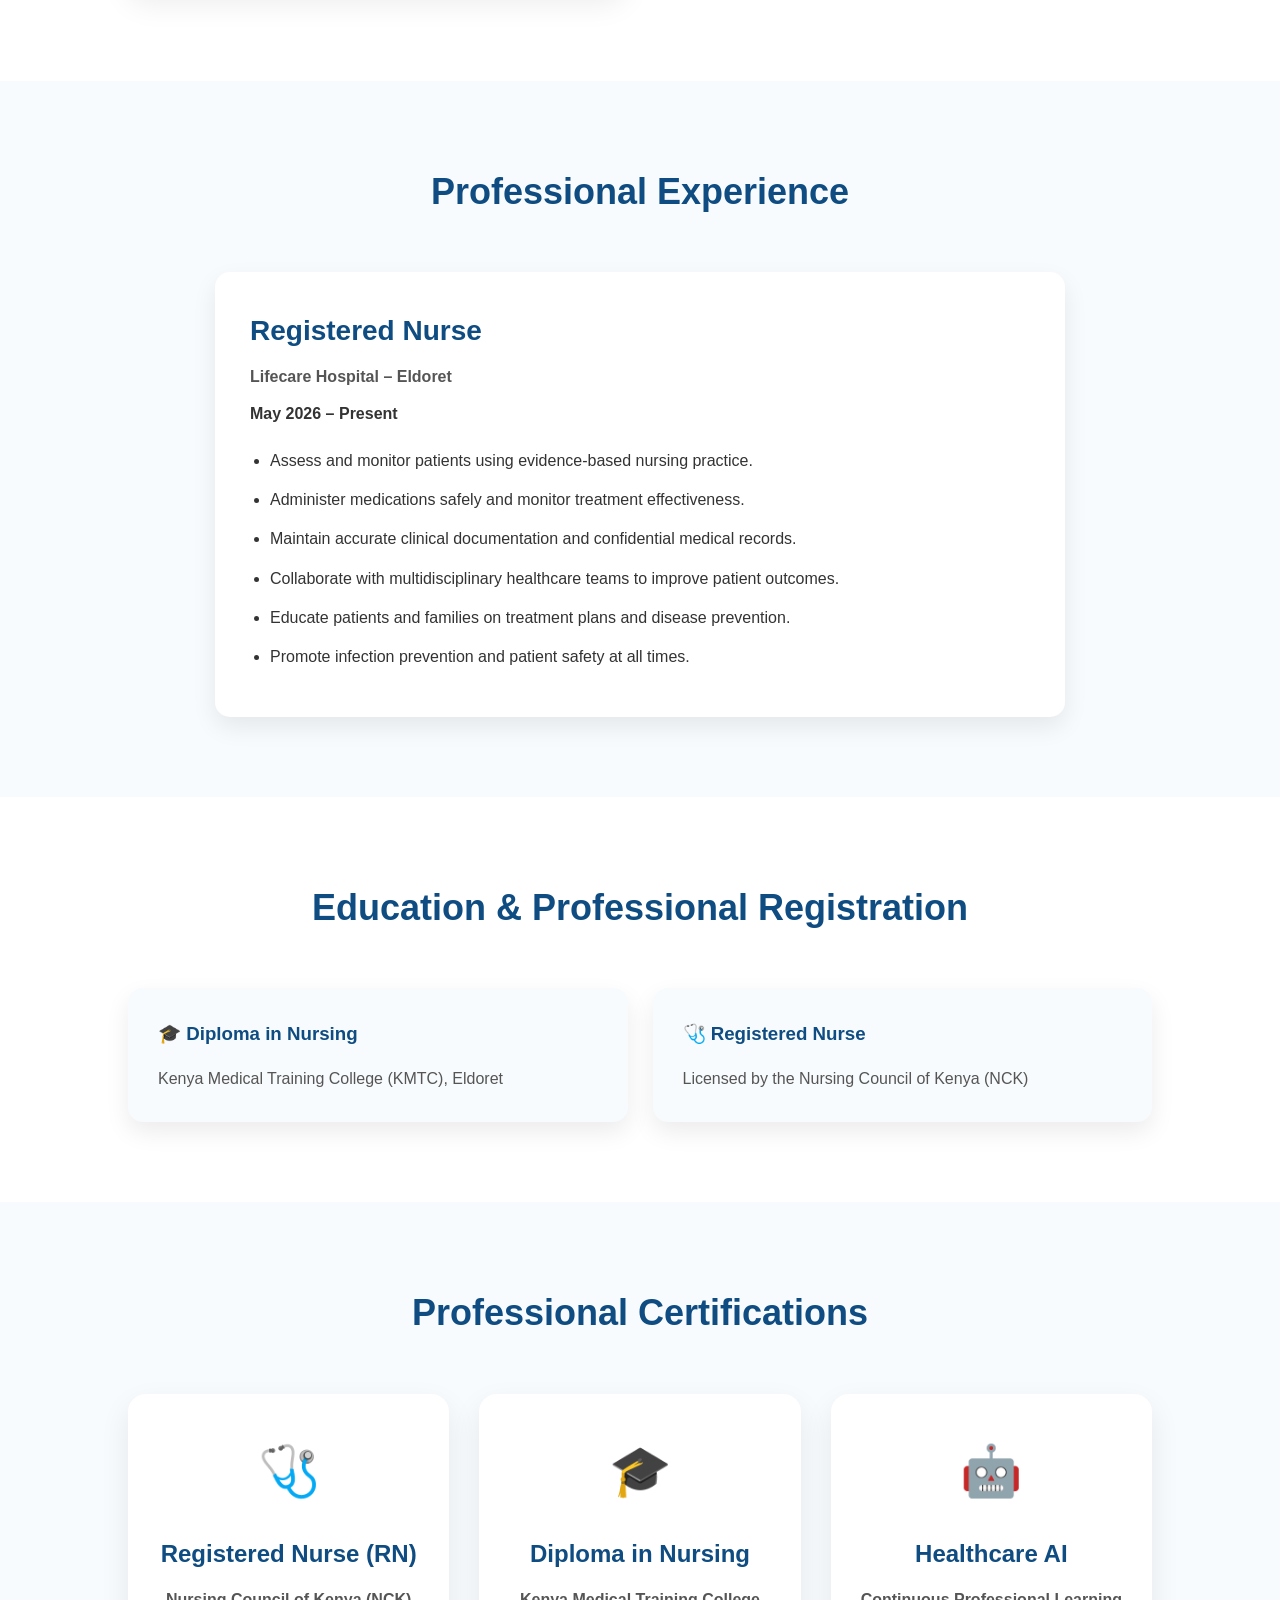
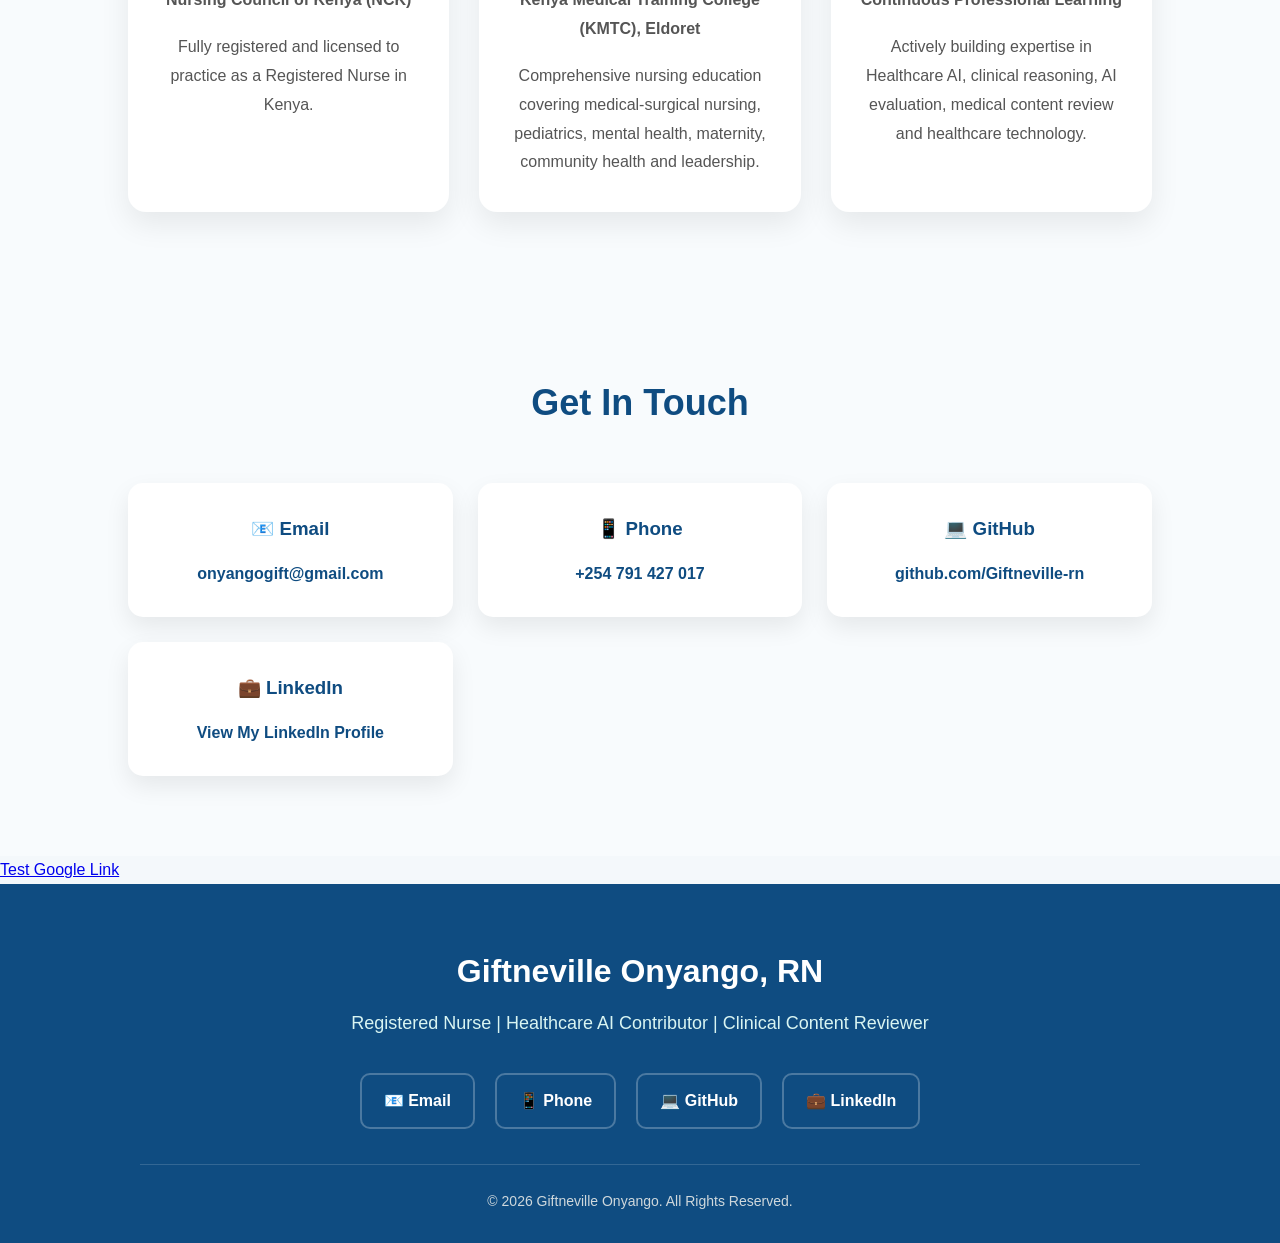
==== commit bb18e356: "Professional portfolio redesign with statistics, certifications, projects and footer" ====
--- a/index.html
+++ b/index.html
@@ -82,7 +82,7 @@
     <div class="stats-container">
 
         <div class="stat-card">
-            <h2>1+</h2>
+            <h2>2+</h2>
             <p>Years of Clinical Experience</p>
         </div>
 
@@ -172,32 +172,56 @@
 </section>
 <section id="projects">
 
-    <h2>Featured Projects</h2>
+    <h2>Featured Healthcare AI Projects</h2>
 
     <div class="projects-container">
 
         <div class="project-card">
-            <h3>🏥 Nursing Portfolio Website</h3>
-            <p>
-                A responsive personal portfolio built with HTML, CSS, and JavaScript
-                to showcase my nursing background, Healthcare AI interests, and professional journey.
-            </p>
+
+            <h3>🩺 Nursing Portfolio Website</h3>
+
+            <p>
+                A fully responsive personal portfolio developed to showcase my
+                nursing career, Healthcare AI interests, research work and
+                professional achievements.
+            </p>
+
+            <p><strong>Skills:</strong> HTML • CSS • JavaScript • Responsive Design</p>
+
+            <p><strong>Status:</strong> 🟢 Active</p>
+
         </div>
 
         <div class="project-card">
-            <h3>🤖 DKA Clinical Assistant</h3>
-            <p>
-                A clinical reference project demonstrating assessment and management
-                of Diabetic Ketoacidosis using evidence-based nursing practice.
-            </p>
+
+            <h3>🤖 DKA Clinical Decision Support</h3>
+
+            <p>
+                An evidence-based clinical reference project demonstrating the
+                assessment, diagnosis and management of Diabetic Ketoacidosis
+                using current nursing guidelines and clinical reasoning.
+            </p>
+
+            <p><strong>Skills:</strong> Clinical Reasoning • Emergency Nursing • Evidence-Based Practice</p>
+
+            <p><strong>Status:</strong> 🚧 In Development</p>
+
         </div>
 
         <div class="project-card">
-            <h3>📊 Diabetes Research Project</h3>
-            <p>
-                Research on diabetes self-management practices, including data analysis,
-                interpretation, and evidence-based recommendations.
-            </p>
+
+            <h3>📊 Diabetes Self-Management Research</h3>
+
+            <p>
+                Research project examining diabetes self-management practices,
+                including data collection, statistical analysis, interpretation
+                and evidence-based recommendations for improved patient outcomes.
+            </p>
+
+            <p><strong>Skills:</strong> Research • Data Analysis • Medical Writing</p>
+
+            <p><strong>Status:</strong> ✅ Completed</p>
+
         </div>
 
     </div>
@@ -256,6 +280,59 @@
     </div>
 
 </section>
+<section id="certifications">
+
+    <h2>Professional Certifications</h2>
+
+    <div class="certifications-container">
+
+        <div class="certification-card">
+            <div class="cert-icon">🩺</div>
+
+            <h3>Registered Nurse (RN)</h3>
+
+            <p class="issuer">
+                Nursing Council of Kenya (NCK)
+            </p>
+
+            <p>
+                Fully registered and licensed to practice as a Registered Nurse in Kenya.
+            </p>
+        </div>
+
+        <div class="certification-card">
+            <div class="cert-icon">🎓</div>
+
+            <h3>Diploma in Nursing</h3>
+
+            <p class="issuer">
+                Kenya Medical Training College (KMTC), Eldoret
+            </p>
+
+            <p>
+                Comprehensive nursing education covering medical-surgical nursing,
+                pediatrics, mental health, maternity, community health and leadership.
+            </p>
+        </div>
+
+        <div class="certification-card">
+            <div class="cert-icon">🤖</div>
+
+            <h3>Healthcare AI</h3>
+
+            <p class="issuer">
+                Continuous Professional Learning
+            </p>
+
+            <p>
+                Actively building expertise in Healthcare AI, clinical reasoning,
+                AI evaluation, medical content review and healthcare technology.
+            </p>
+        </div>
+
+    </div>
+
+</section>
 <section id="contact">
 
     <h2>Get In Touch</h2>
@@ -308,7 +385,39 @@
 </p>
 <footer>
 
-© 2026 Giftneville Onyango
+    <div class="footer-container">
+
+        <h2>Giftneville Onyango, RN</h2>
+
+        <p class="footer-title">
+            Registered Nurse | Healthcare AI Contributor | Clinical Content Reviewer
+        </p>
+
+        <div class="footer-links">
+
+            <a href="mailto:onyangogift@gmail.com">
+                📧 Email
+            </a>
+
+            <a href="tel:+254791427017">
+                📱 Phone
+            </a>
+
+            <a href="https://github.com/Giftneville-rn" target="_blank">
+                💻 GitHub
+            </a>
+
+            <a href="https://www.linkedin.com/in/giftneville-onyango-0a129a303" target="_blank">
+                💼 LinkedIn
+            </a>
+
+        </div>
+
+        <p class="footer-copy">
+            © 2026 Giftneville Onyango. All Rights Reserved.
+        </p>
+
+    </div>
 
 </footer>
 <script src="script.js"></script>
--- a/style.css
+++ b/style.css
@@ -208,45 +208,56 @@
 }
 /* ===== PROJECTS SECTION ===== */
 
+/* ===================================
+   PROJECTS SECTION
+=================================== */
+
 #projects{
-    padding:80px 10%;
-    background:white;
+    padding:90px 10%;
+    background:#ffffff;
 }
 
 #projects h2{
     text-align:center;
-    font-size:36px;
-    margin-bottom:50px;
-    color:#0f4c81;
+    font-size:38px;
+    color:#0f4c81;
+    margin-bottom:60px;
 }
 
 .projects-container{
     display:grid;
-    grid-template-columns:repeat(auto-fit,minmax(300px,1fr));
-    gap:25px;
+    grid-template-columns:repeat(auto-fit,minmax(340px,1fr));
+    gap:30px;
 }
 
 .project-card{
-    background:#f8fbfd;
-    padding:30px;
-    border-radius:15px;
-    box-shadow:0 10px 25px rgba(0,0,0,.08);
-    transition:.3s;
+    background:#ffffff;
+    border-radius:18px;
+    padding:35px;
+    box-shadow:0 12px 30px rgba(0,0,0,.08);
+    border-top:6px solid #009688;
+    transition:all .35s ease;
 }
 
 .project-card:hover{
-    transform:translateY(-8px);
-    box-shadow:0 15px 35px rgba(0,0,0,.15);
+    transform:translateY(-10px);
+    box-shadow:0 22px 45px rgba(15,76,129,.18);
 }
 
 .project-card h3{
     color:#0f4c81;
-    margin-bottom:15px;
+    font-size:24px;
+    margin-bottom:18px;
 }
 
 .project-card p{
     color:#555;
-    line-height:1.7;
+    line-height:1.8;
+    margin-bottom:15px;
+}
+
+.project-card strong{
+    color:#0f4c81;
 }
 /* ===== EXPERIENCE SECTION ===== */
 
@@ -444,4 +455,119 @@
     color:#555;
     font-weight:500;
     line-height:1.5;
-}+}
+/* ===================================
+   CERTIFICATIONS SECTION
+=================================== */
+
+#certifications{
+    padding:80px 10%;
+    background:#f8fbfd;
+}
+
+#certifications h2{
+    text-align:center;
+    font-size:36px;
+    color:#0f4c81;
+    margin-bottom:50px;
+}
+
+.certifications-container{
+    display:grid;
+    grid-template-columns:repeat(auto-fit,minmax(300px,1fr));
+    gap:30px;
+}
+
+.certification-card{
+    background:#ffffff;
+    border-radius:18px;
+    padding:35px 30px;
+    text-align:center;
+    box-shadow:0 12px 30px rgba(0,0,0,.08);
+    transition:all .35s ease;
+}
+
+.certification-card:hover{
+    transform:translateY(-10px);
+    box-shadow:0 20px 45px rgba(15,76,129,.18);
+}
+
+.cert-icon{
+    font-size:50px;
+    margin-bottom:20px;
+}
+
+.certification-card h3{
+    color:#0f4c81;
+    font-size:24px;
+    margin-bottom:12px;
+}
+
+.issuer{
+    color:#009688;
+    font-weight:600;
+    margin-bottom:18px;
+}
+
+.certification-card p{
+    color:#555;
+    line-height:1.8;
+}
+/* ===================================
+   PROFESSIONAL FOOTER
+=================================== */
+
+footer{
+    background:#0f4c81;
+    color:white;
+    padding:60px 10% 30px;
+    text-align:center;
+}
+
+.footer-container{
+    max-width:1000px;
+    margin:auto;
+}
+
+.footer-container h2{
+    font-size:32px;
+    margin-bottom:10px;
+    font-weight:700;
+}
+
+.footer-title{
+    color:#d9f5f2;
+    font-size:18px;
+    margin-bottom:35px;
+}
+
+.footer-links{
+    display:flex;
+    justify-content:center;
+    flex-wrap:wrap;
+    gap:20px;
+    margin-bottom:35px;
+}
+
+.footer-links a{
+    color:white;
+    text-decoration:none;
+    font-weight:600;
+    padding:12px 22px;
+    border:2px solid rgba(255,255,255,.25);
+    border-radius:10px;
+    transition:all .3s ease;
+}
+
+.footer-links a:hover{
+    background:#009688;
+    border-color:#009688;
+    transform:translateY(-3px);
+}
+
+.footer-copy{
+    font-size:14px;
+    color:#cfd8dc;
+    border-top:1px solid rgba(255,255,255,.15);
+    padding-top:25px;
+}
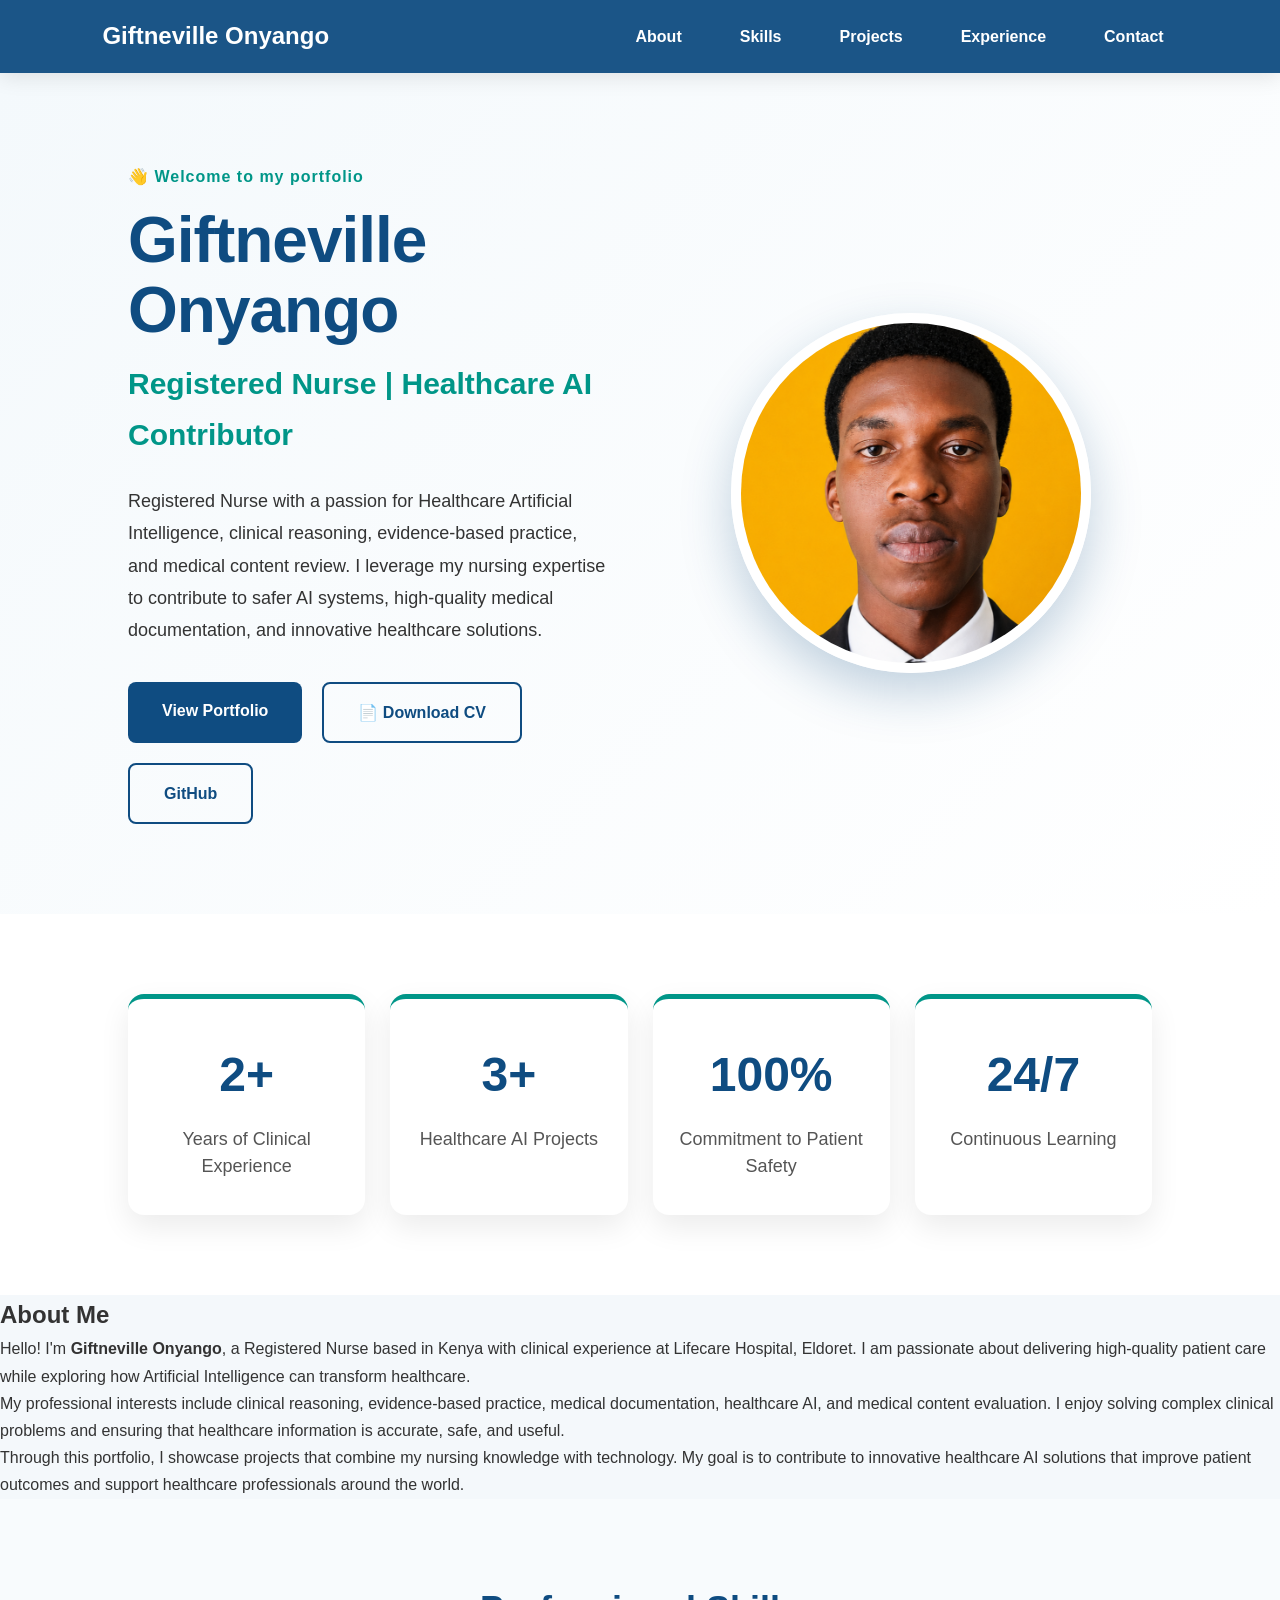
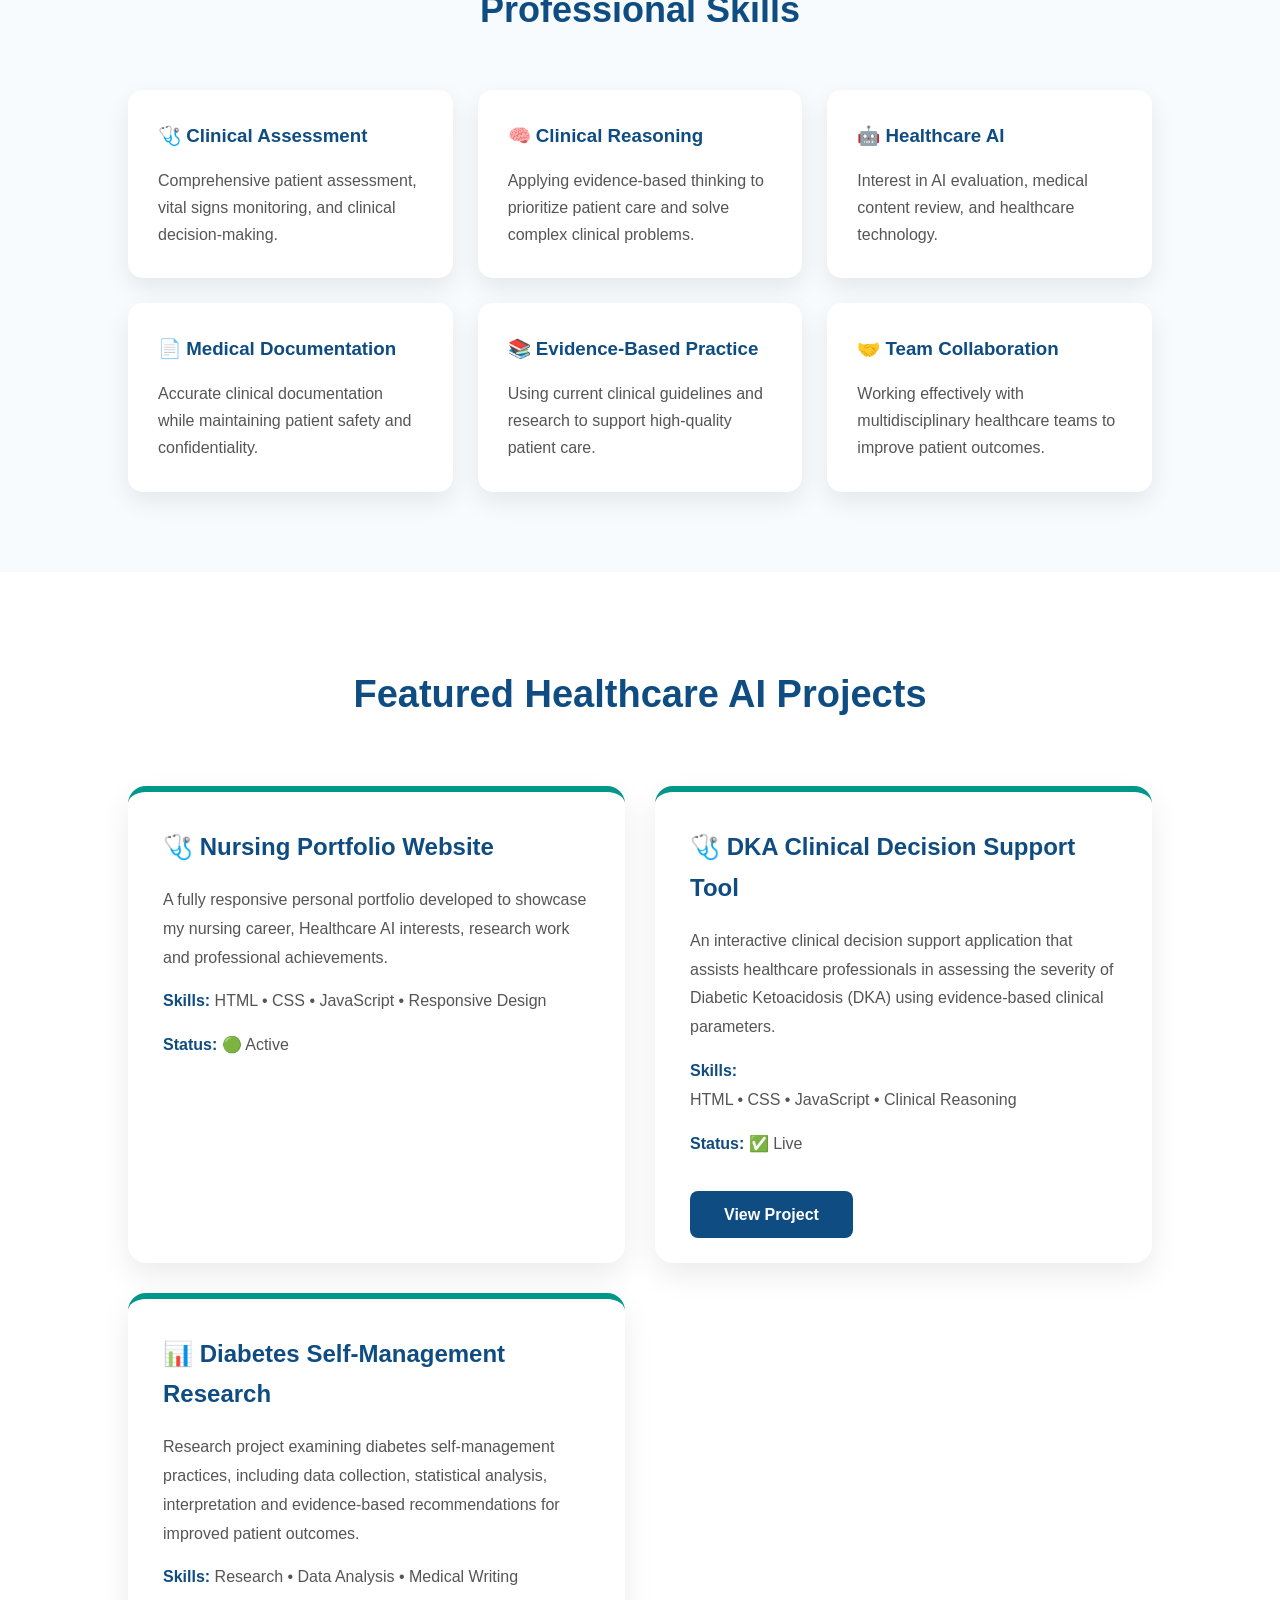
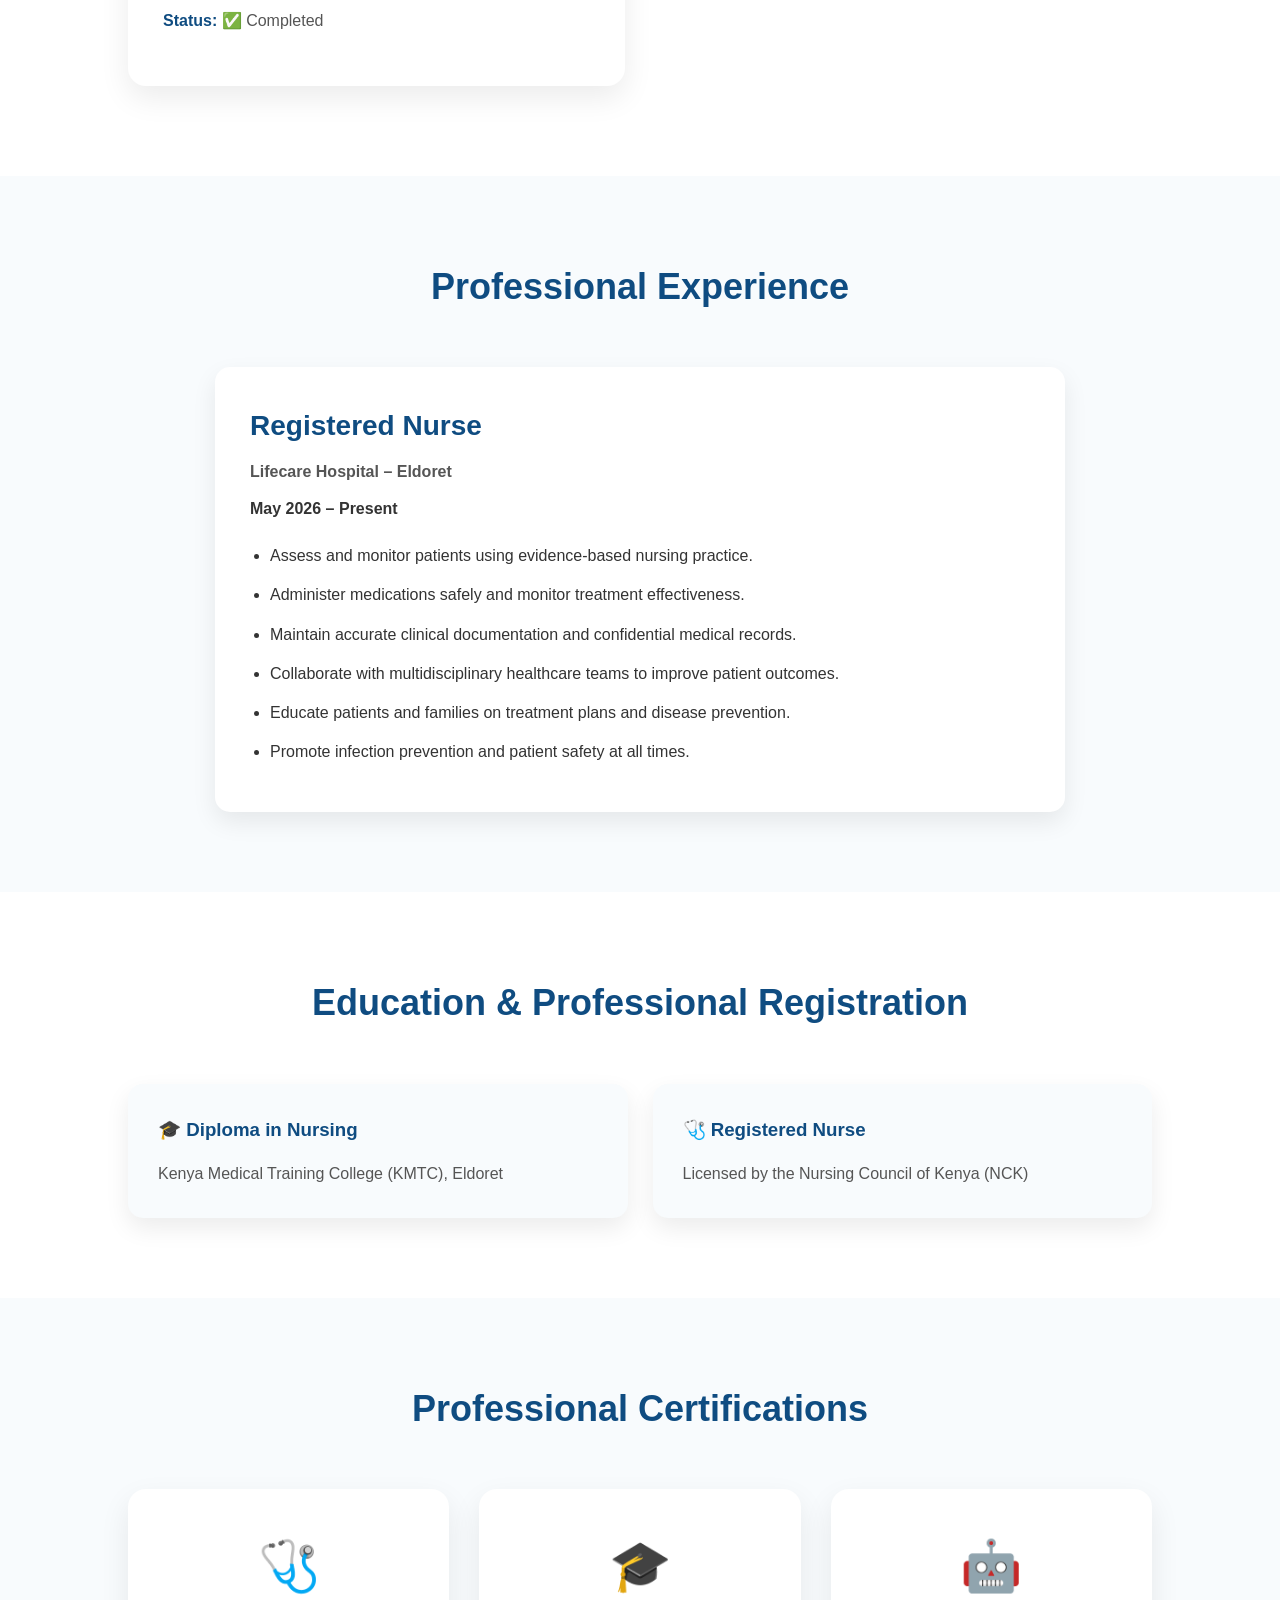
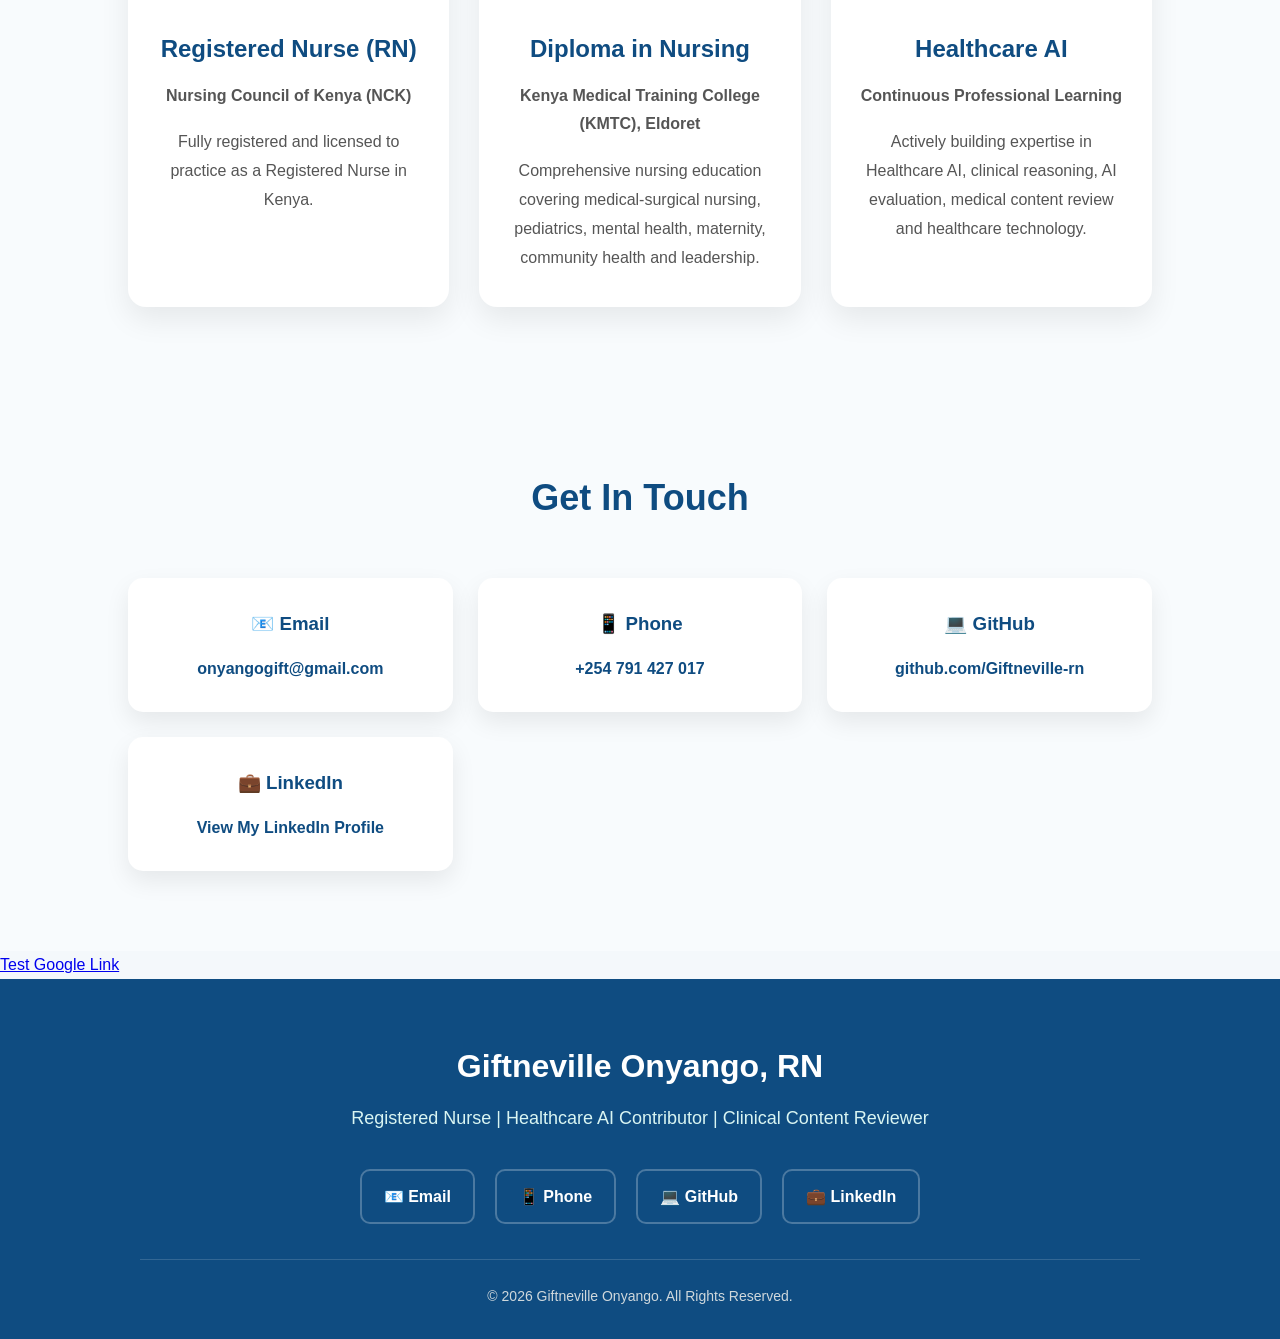
==== commit 80f5e582: "Added DKA Clinical Decision Support Tool" ====
--- a/index.html
+++ b/index.html
@@ -192,21 +192,32 @@
 
         </div>
 
-        <div class="project-card">
-
-            <h3>🤖 DKA Clinical Decision Support</h3>
-
-            <p>
-                An evidence-based clinical reference project demonstrating the
-                assessment, diagnosis and management of Diabetic Ketoacidosis
-                using current nursing guidelines and clinical reasoning.
-            </p>
-
-            <p><strong>Skills:</strong> Clinical Reasoning • Emergency Nursing • Evidence-Based Practice</p>
-
-            <p><strong>Status:</strong> 🚧 In Development</p>
-
-        </div>
+       <div class="project-card">
+
+    <h3>🩺 DKA Clinical Decision Support Tool</h3>
+
+    <p>
+        An interactive clinical decision support application that assists
+        healthcare professionals in assessing the severity of Diabetic
+        Ketoacidosis (DKA) using evidence-based clinical parameters.
+    </p>
+
+    <p>
+        <strong>Skills:</strong><br>
+        HTML • CSS • JavaScript • Clinical Reasoning
+    </p>
+
+    <p>
+        <strong>Status:</strong> ✅ Live
+    </p>
+
+    <br>
+
+    <a href="dka-tool/index.html" class="btn-primary">
+        View Project
+    </a>
+
+</div>
 
         <div class="project-card">
 
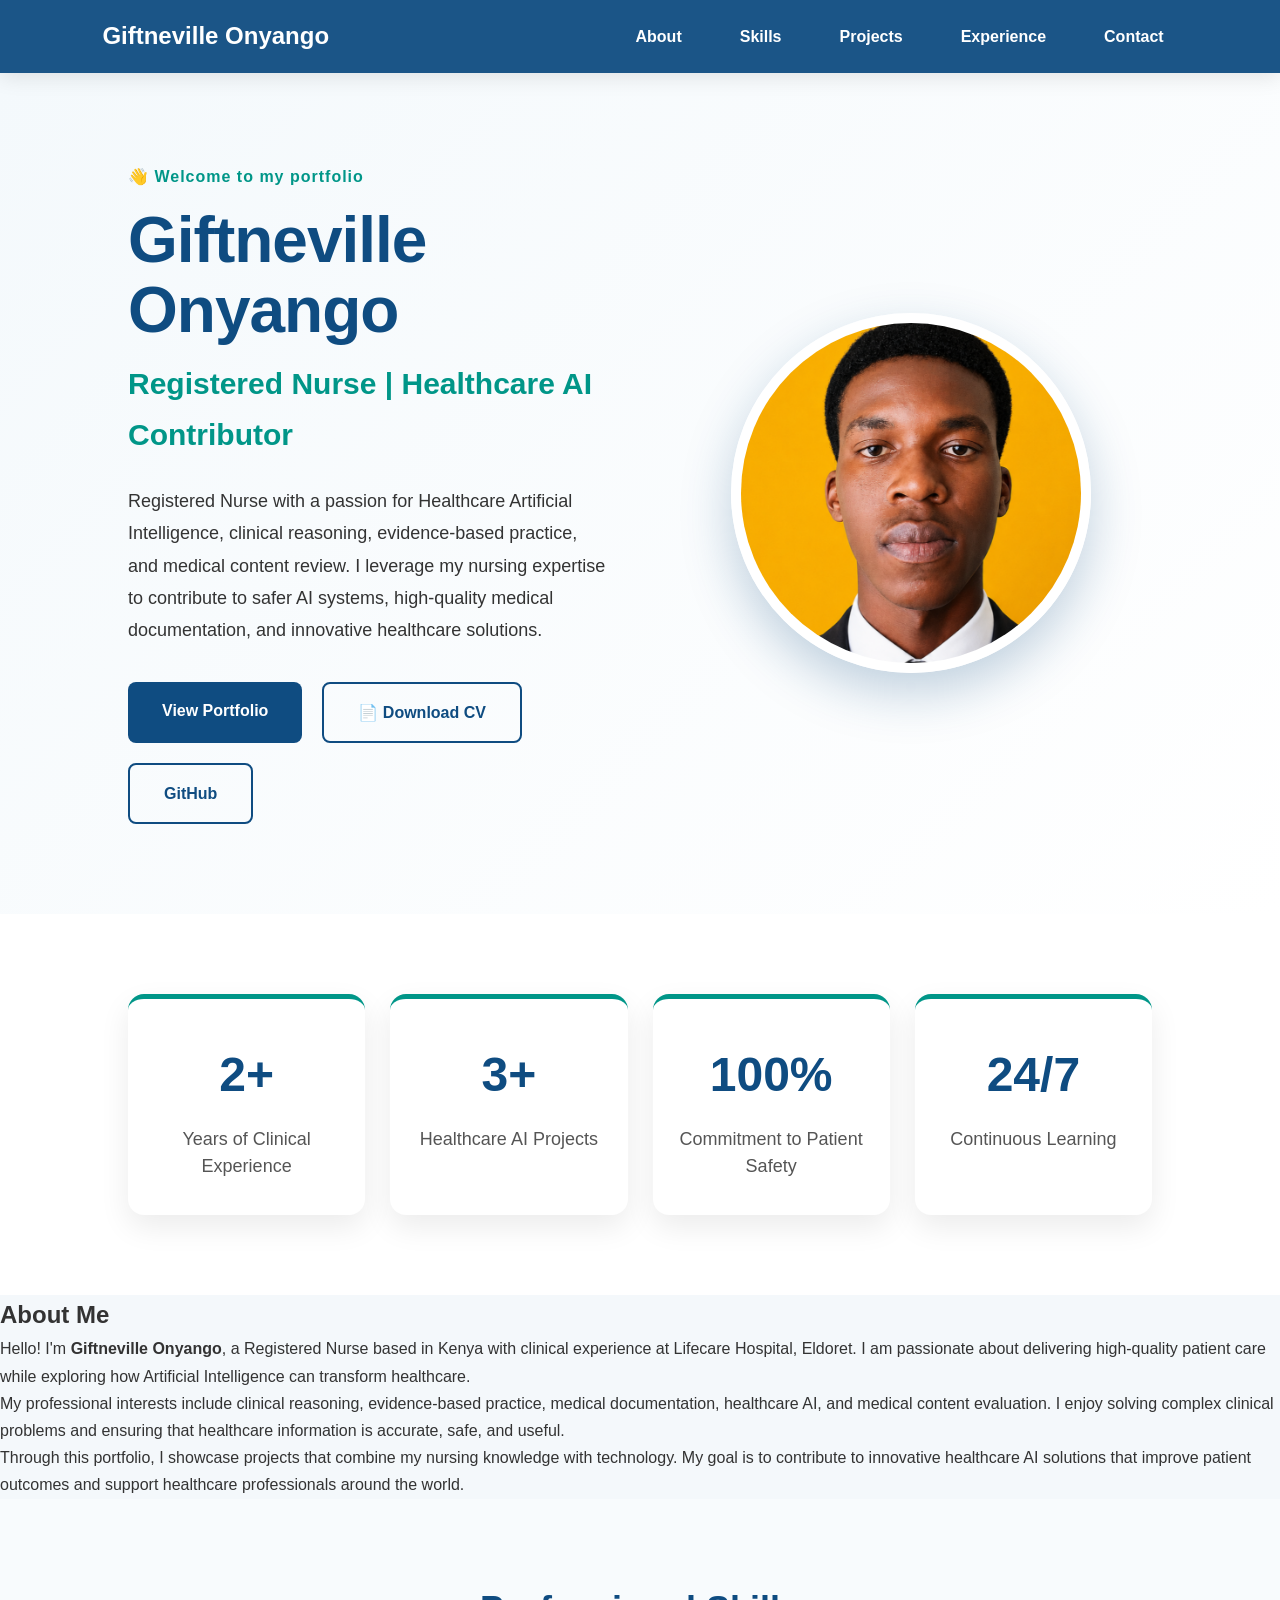
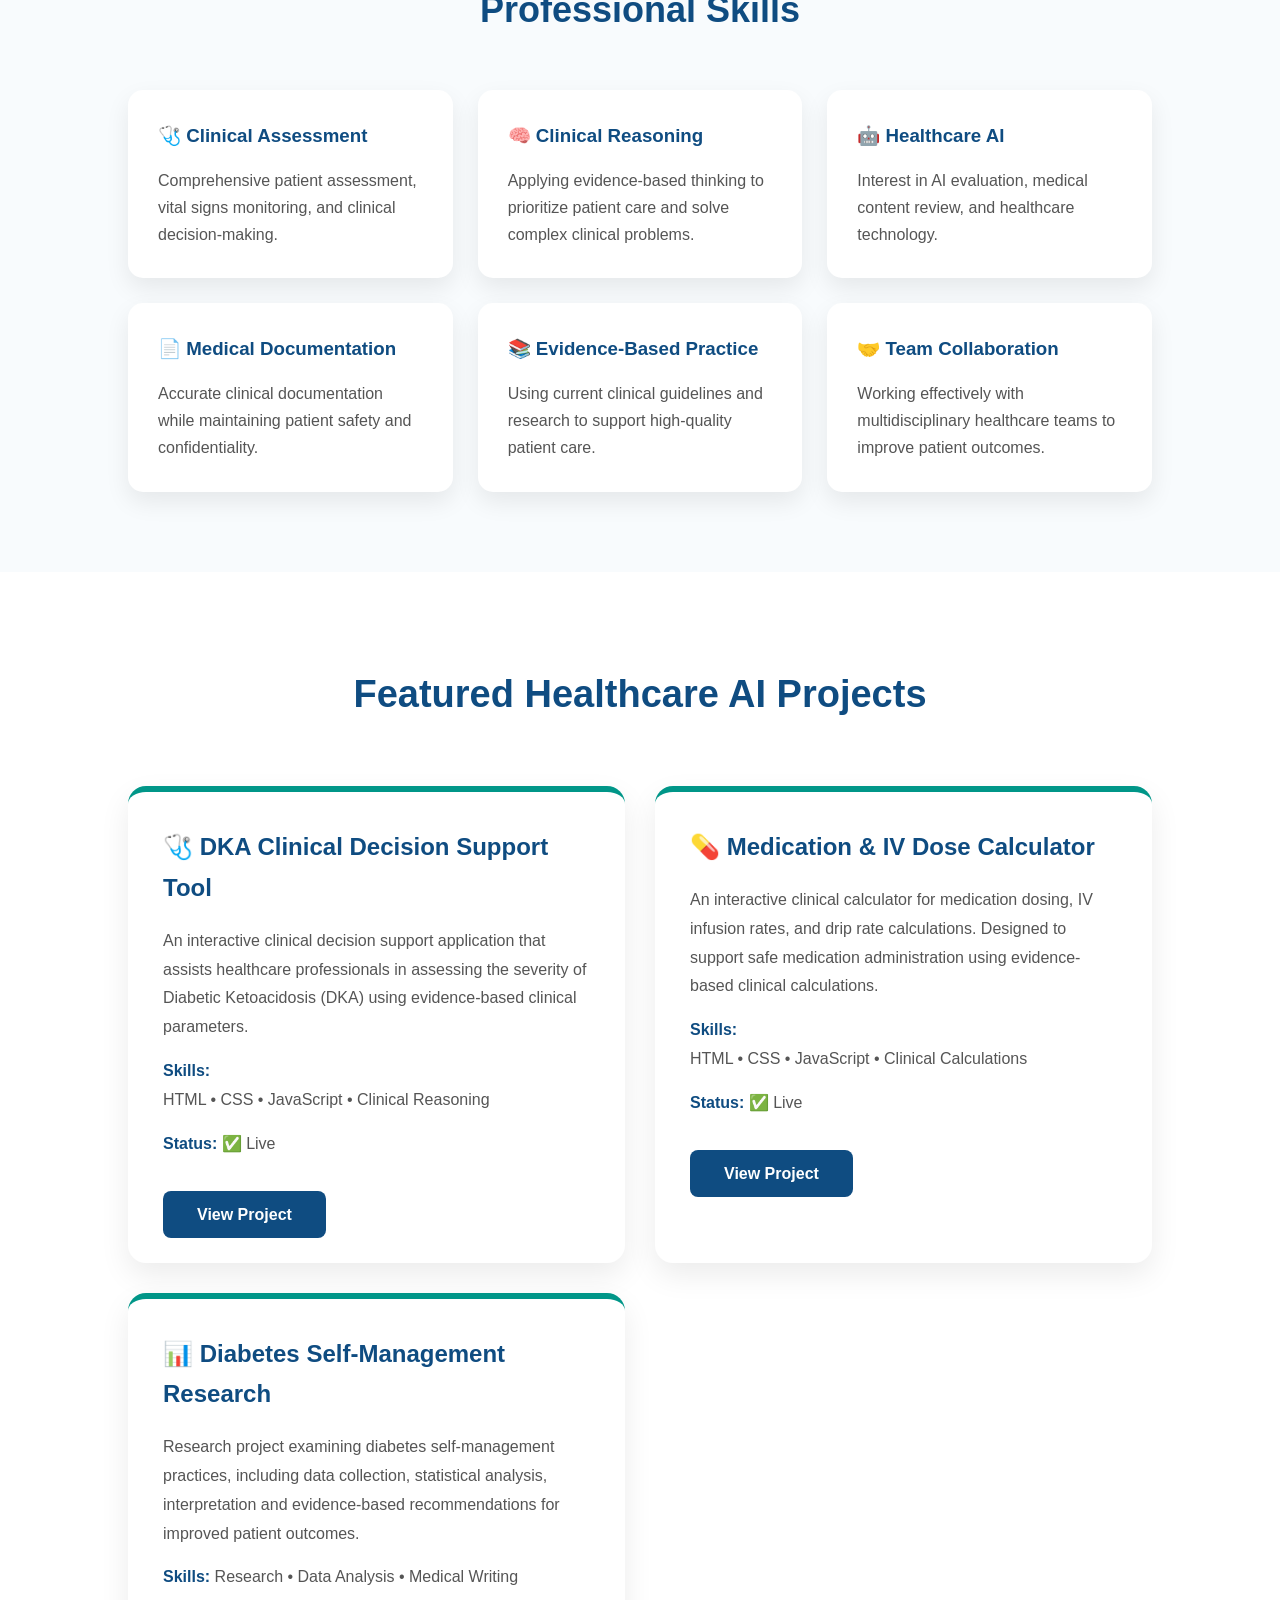
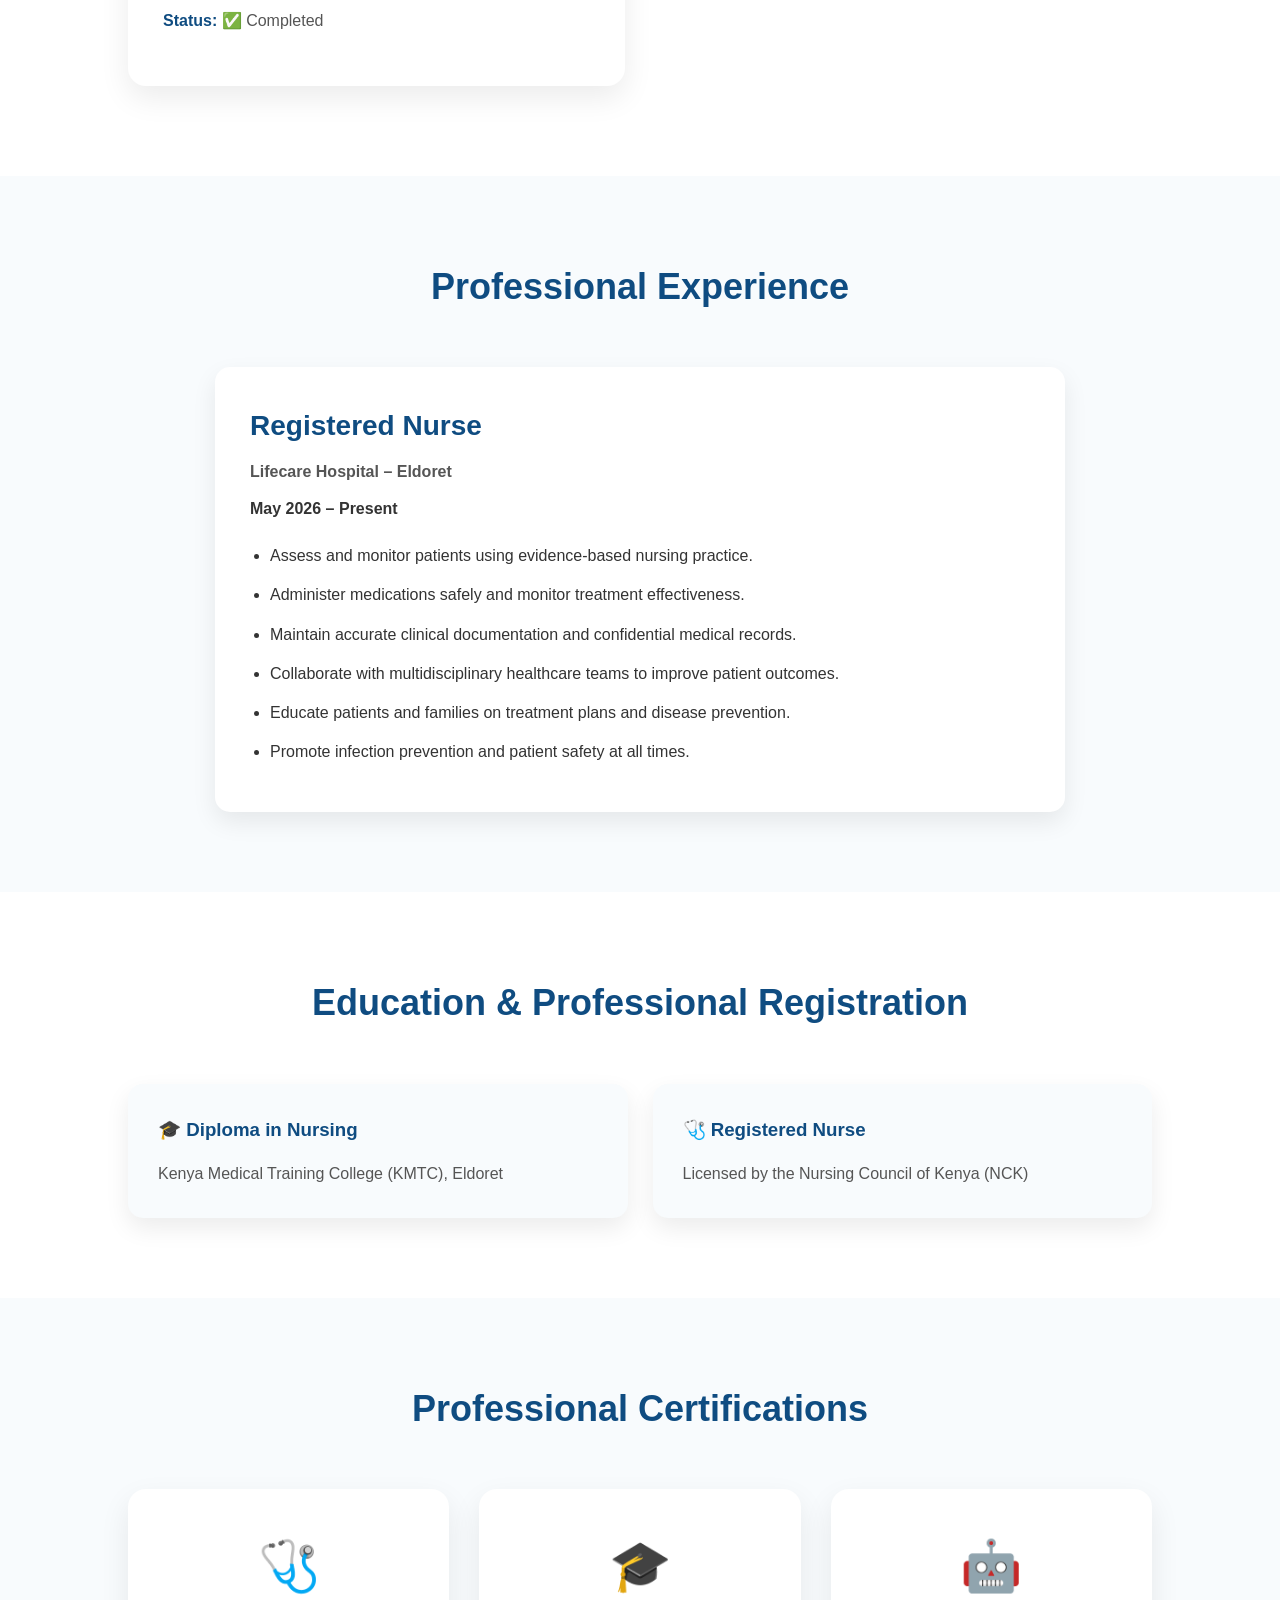
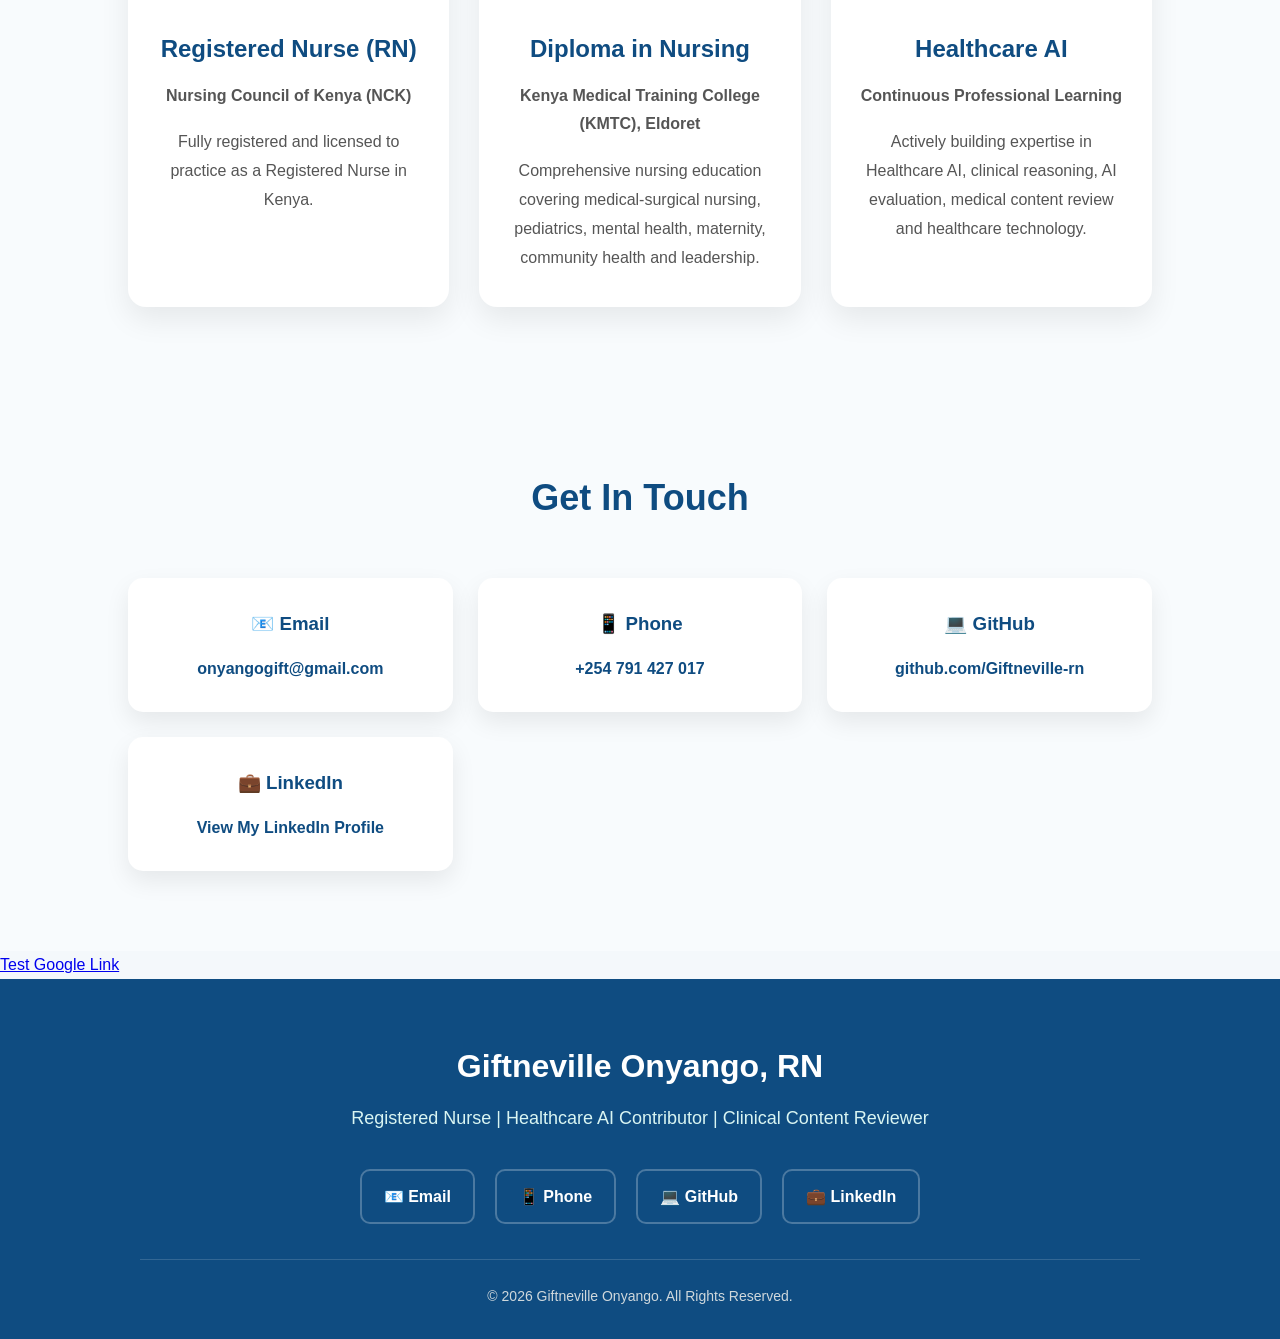
==== commit 3ac1f871: "Added Medication & IV Dose Calculator to portfolio" ====
--- a/index.html
+++ b/index.html
@@ -176,21 +176,7 @@
 
     <div class="projects-container">
 
-        <div class="project-card">
-
-            <h3>🩺 Nursing Portfolio Website</h3>
-
-            <p>
-                A fully responsive personal portfolio developed to showcase my
-                nursing career, Healthcare AI interests, research work and
-                professional achievements.
-            </p>
-
-            <p><strong>Skills:</strong> HTML • CSS • JavaScript • Responsive Design</p>
-
-            <p><strong>Status:</strong> 🟢 Active</p>
-
-        </div>
+        
 
        <div class="project-card">
 
@@ -218,7 +204,33 @@
     </a>
 
 </div>
-
+<div class="project-card">
+
+    <h3>💊 Medication & IV Dose Calculator</h3>
+
+    <p>
+        An interactive clinical calculator for medication dosing,
+        IV infusion rates, and drip rate calculations.
+        Designed to support safe medication administration
+        using evidence-based clinical calculations.
+    </p>
+
+    <p>
+        <strong>Skills:</strong><br>
+        HTML • CSS • JavaScript • Clinical Calculations
+    </p>
+
+    <p>
+        <strong>Status:</strong> ✅ Live
+    </p>
+
+    <br>
+
+    <a href="dose-calculator/index.html" class="btn-primary">
+        View Project
+    </a>
+
+</div>
         <div class="project-card">
 
             <h3>📊 Diabetes Self-Management Research</h3>
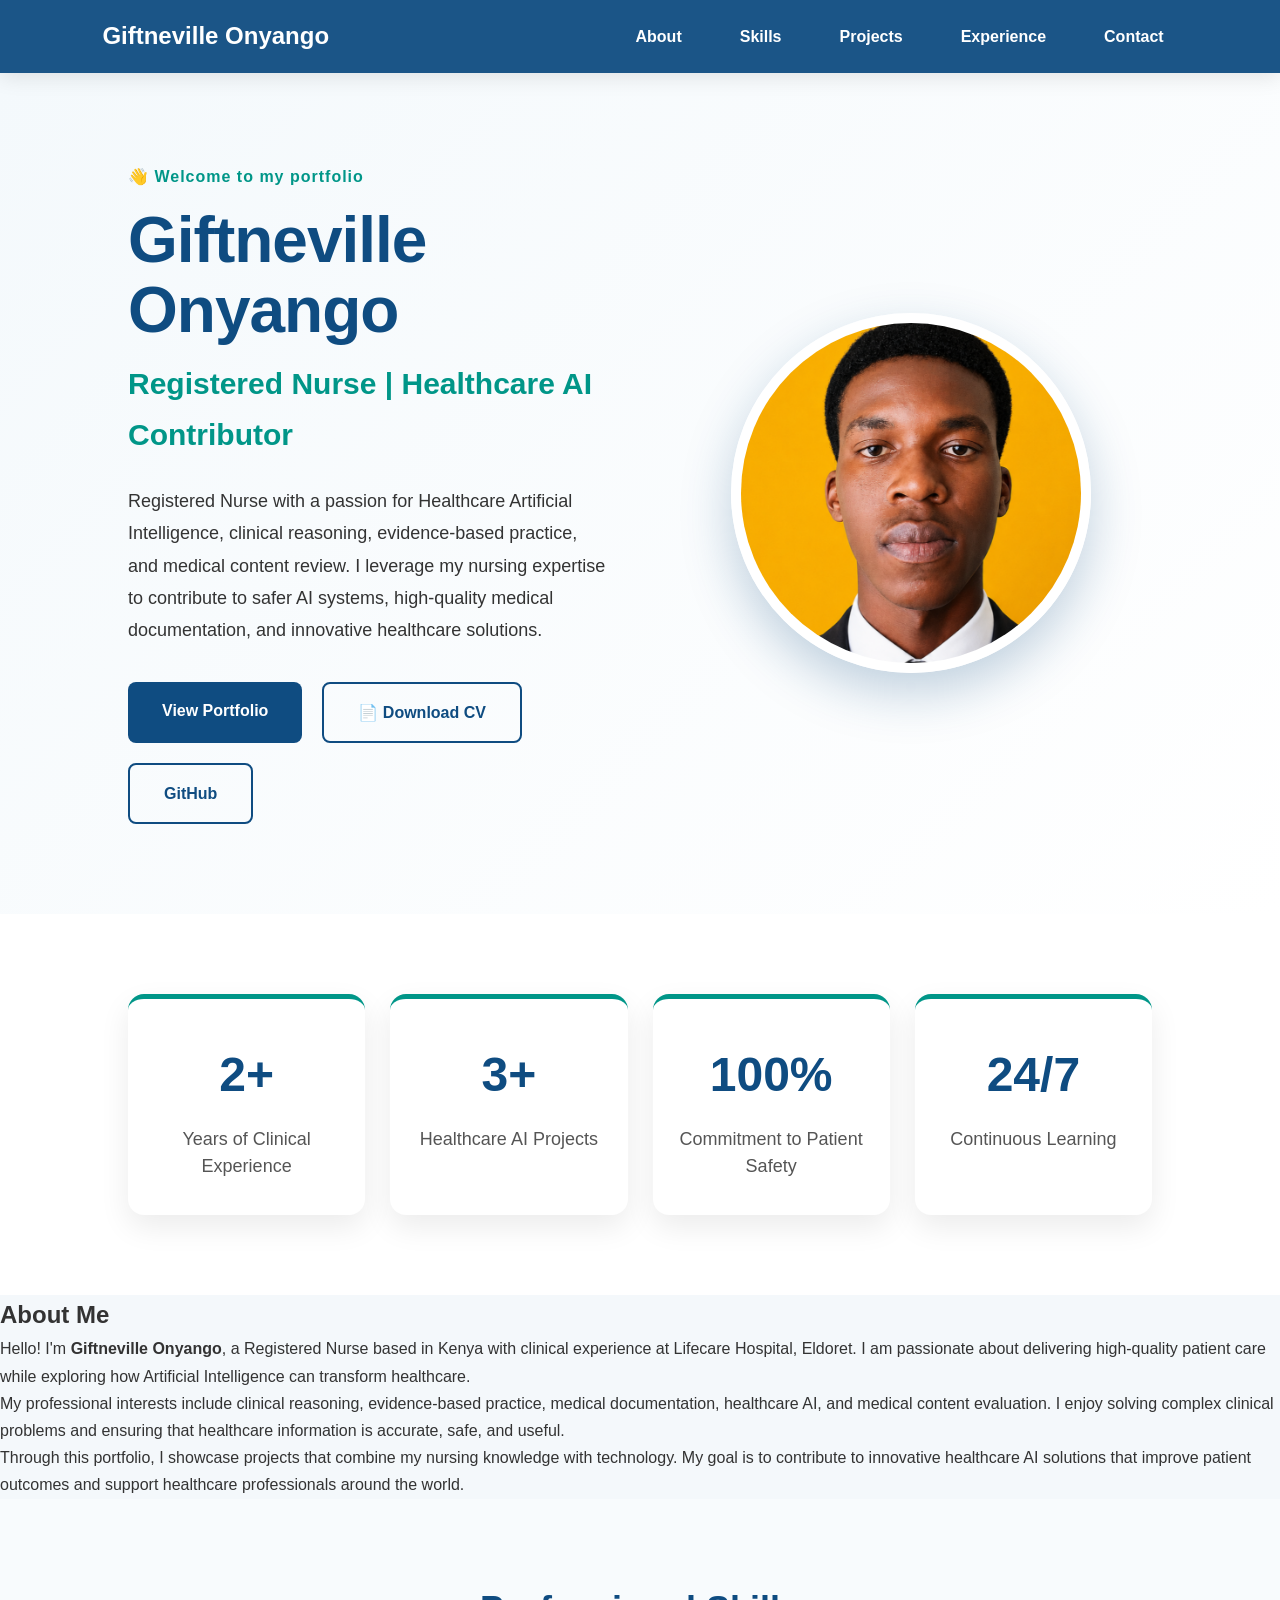
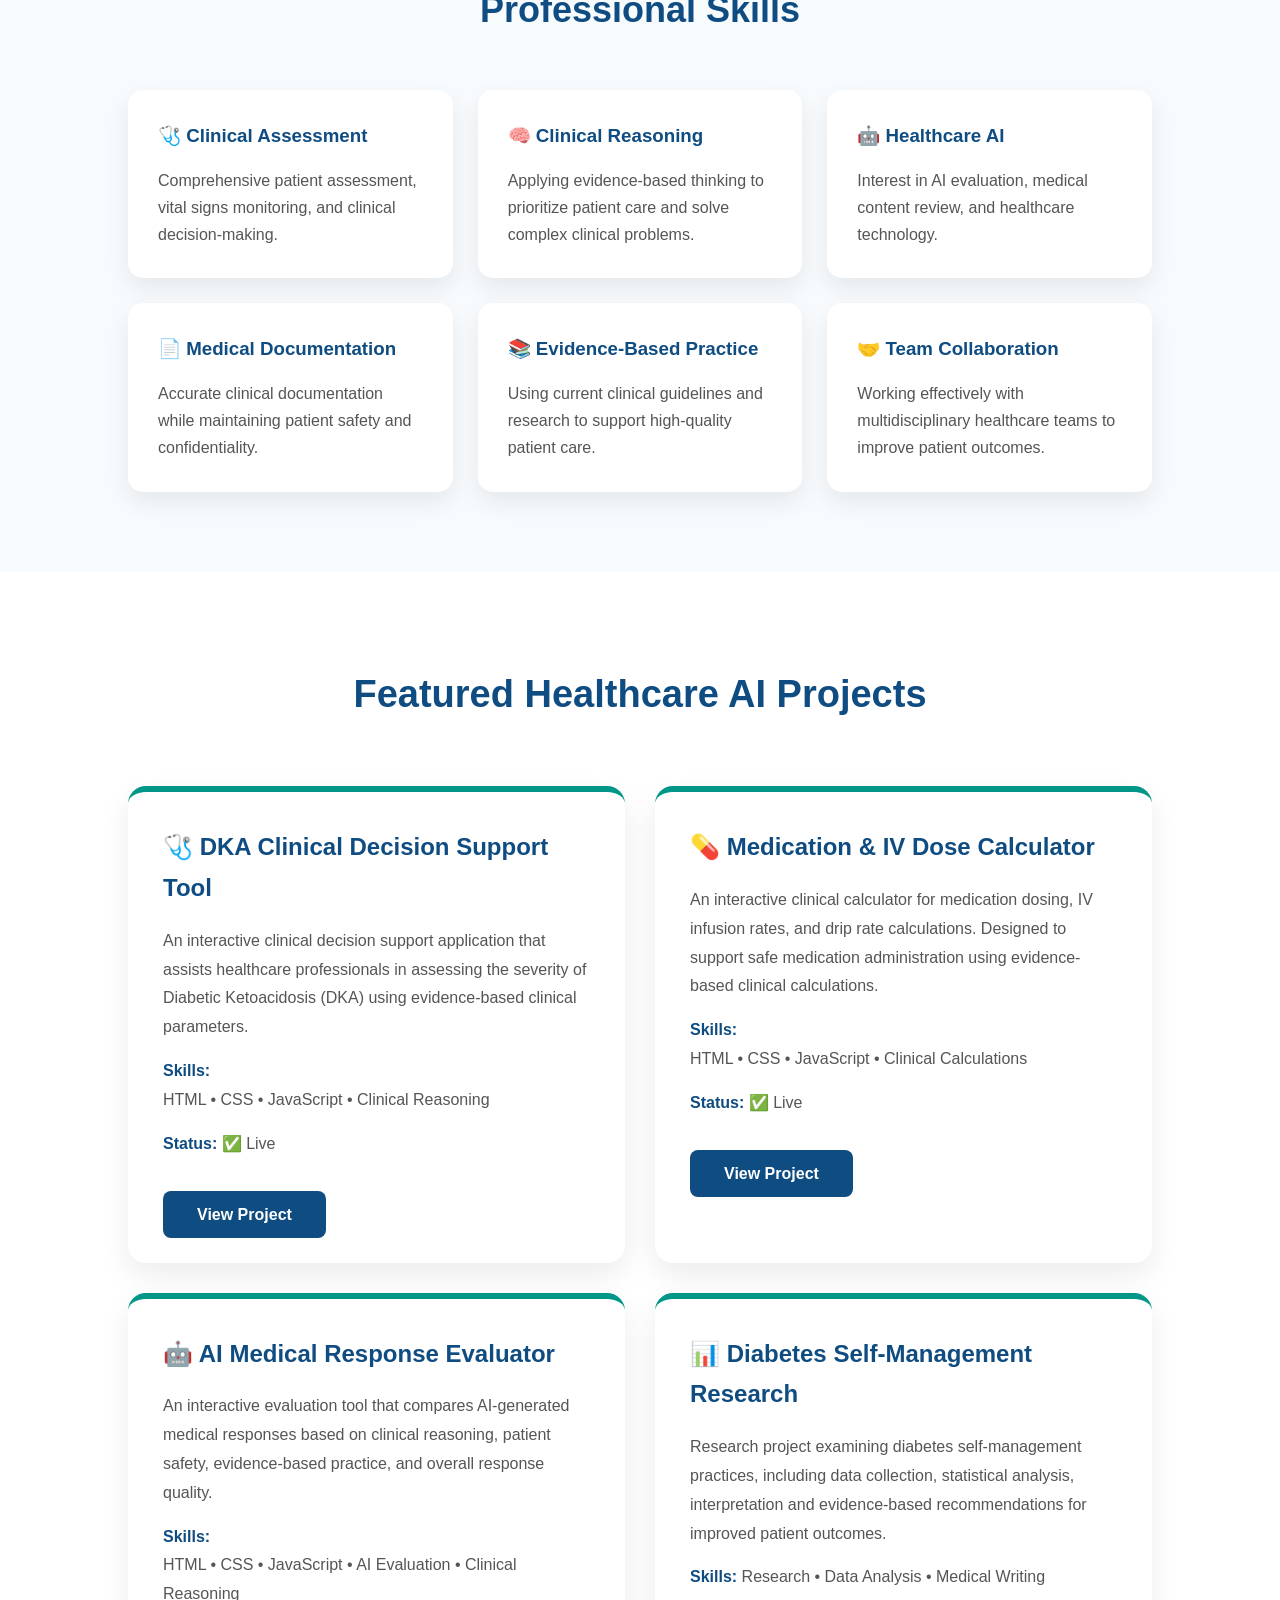
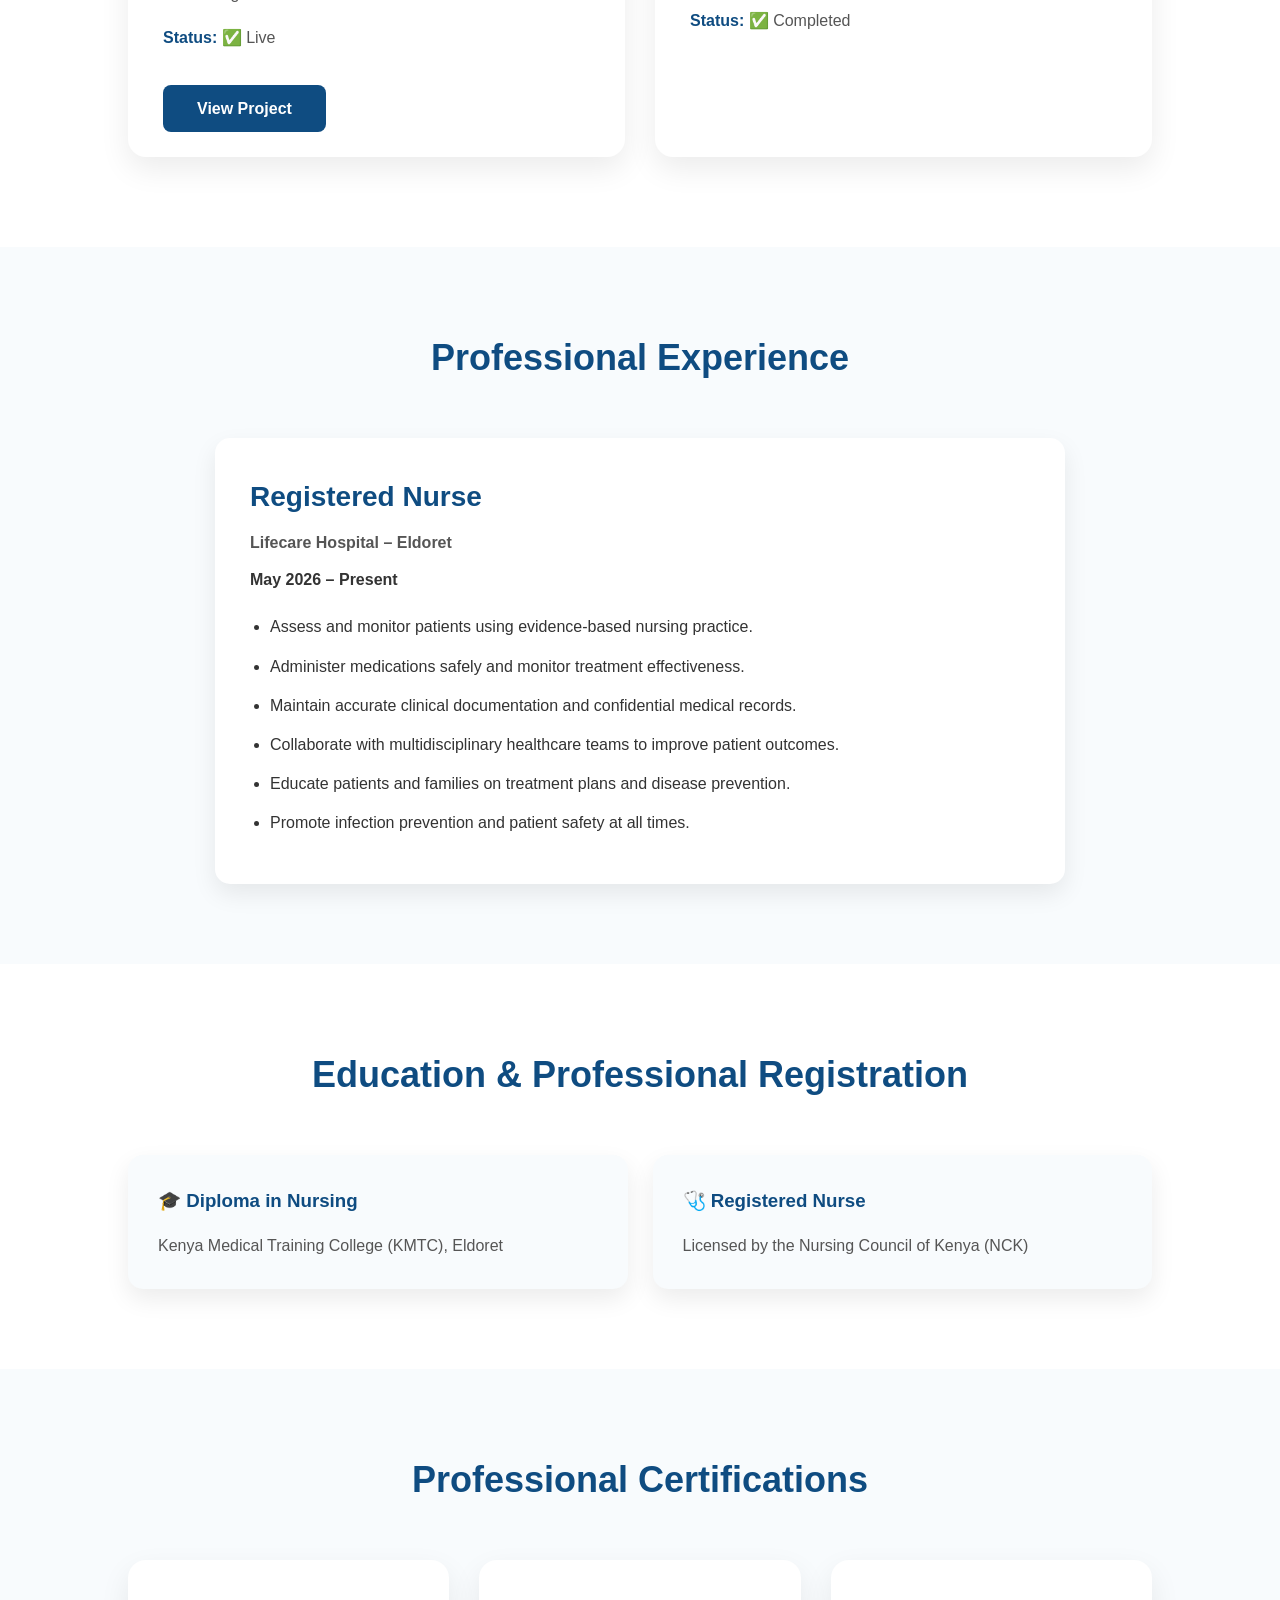
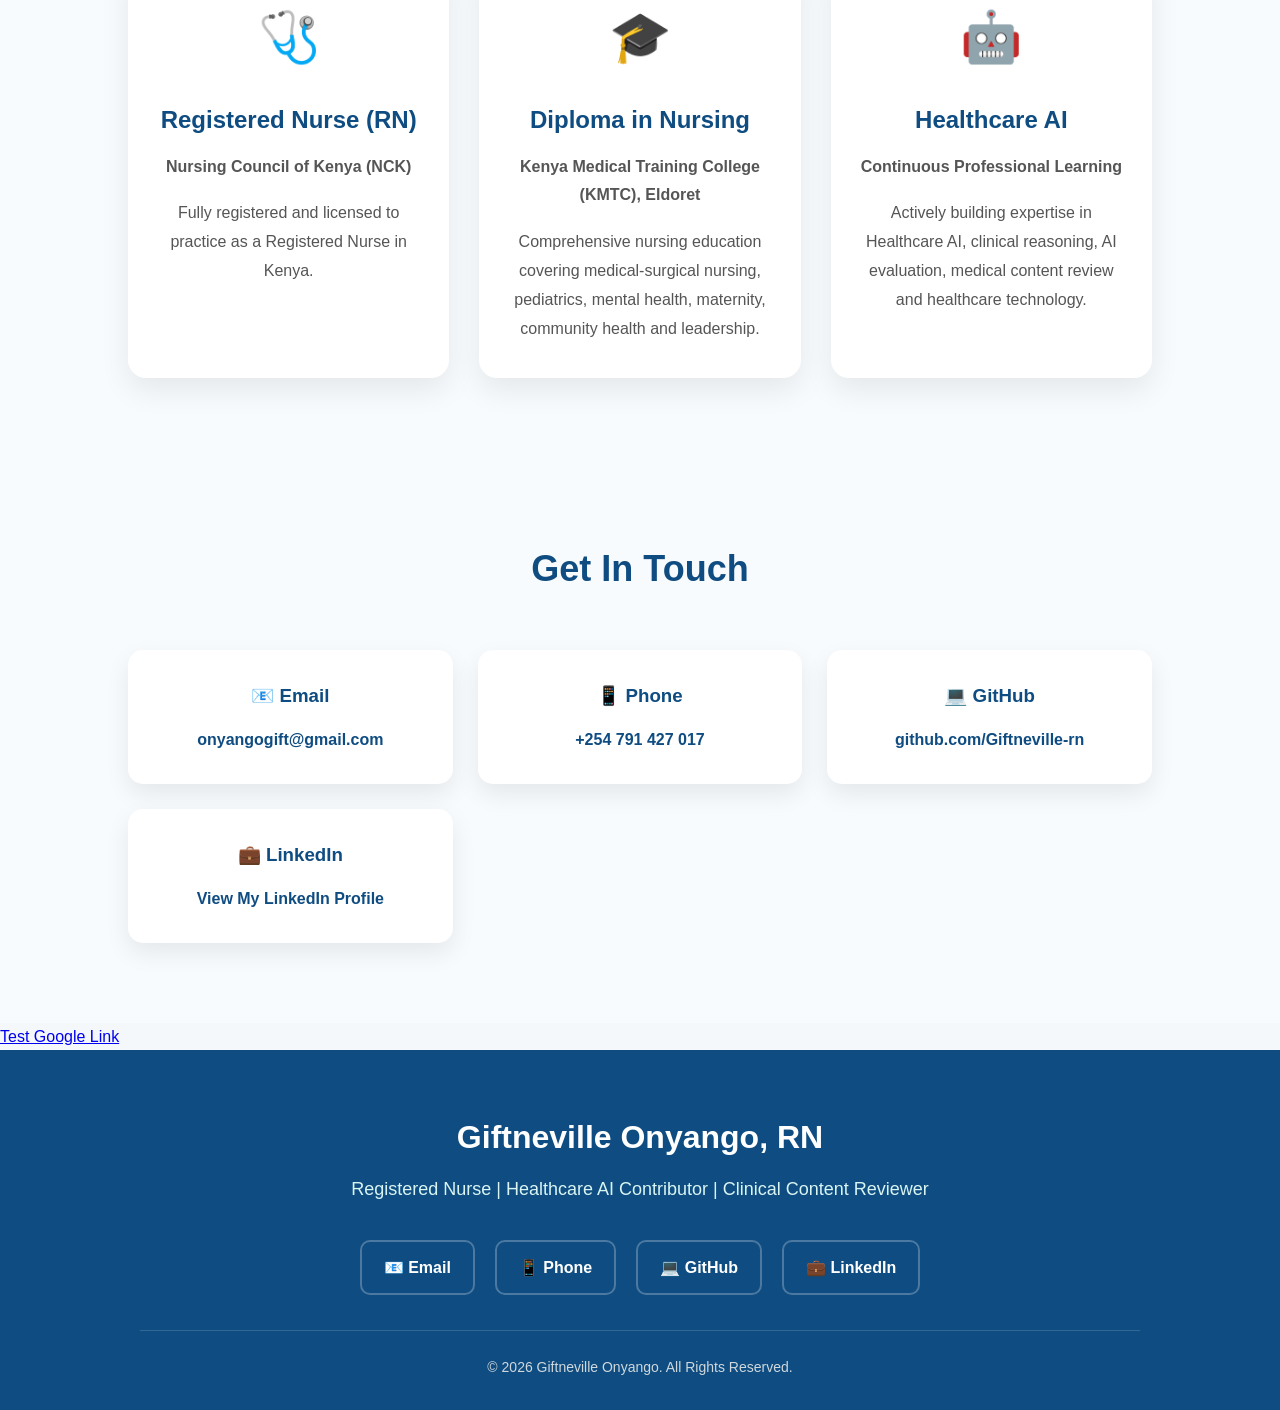
==== commit 8c4b6b0a: "Added AI Medical Response Evaluator" ====
--- a/index.html
+++ b/index.html
@@ -227,6 +227,32 @@
     <br>
 
     <a href="dose-calculator/index.html" class="btn-primary">
+        View Project
+    </a>
+
+</div>
+<div class="project-card">
+
+    <h3>🤖 AI Medical Response Evaluator</h3>
+
+    <p>
+        An interactive evaluation tool that compares AI-generated medical
+        responses based on clinical reasoning, patient safety,
+        evidence-based practice, and overall response quality.
+    </p>
+
+    <p>
+        <strong>Skills:</strong><br>
+        HTML • CSS • JavaScript • AI Evaluation • Clinical Reasoning
+    </p>
+
+    <p>
+        <strong>Status:</strong> ✅ Live
+    </p>
+
+    <br>
+
+    <a href="ai-evaluator/index.html" class="btn-primary">
         View Project
     </a>
 
